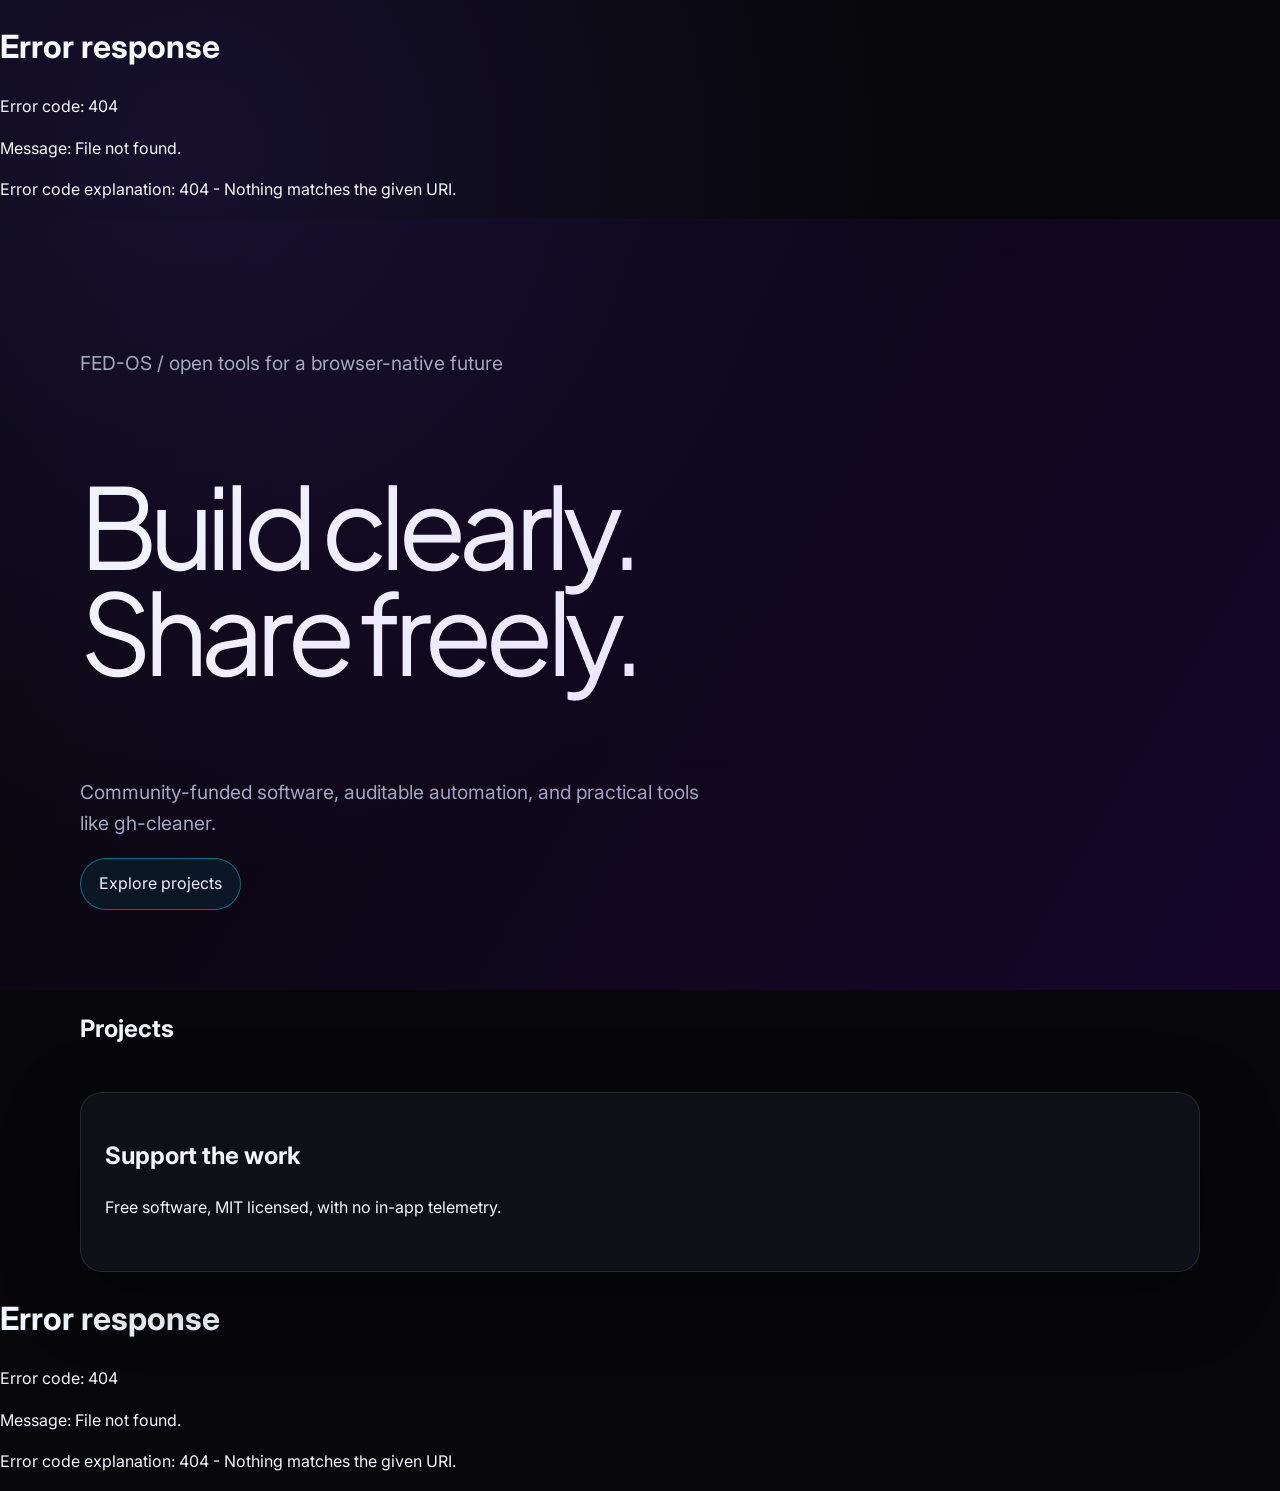
==== index.html @ 22cabc5a "Add files via upload" ====
<!doctype html><html lang="en" data-theme="dark"><head><meta charset="utf-8"><meta name="viewport" content="width=device-width,initial-scale=1"><meta name="theme-color" content="#07070a"><meta name="description" content="FED-OS open software ecosystem"><title>FED-OS · Open Software</title><link rel="stylesheet" href="/styles.css"><link rel="stylesheet" href="/assets/css/main.css"><link rel="preconnect" href="https://fonts.googleapis.com"><link href="https://fonts.googleapis.com/css2?family=Inter:wght@400;600&family=Plus+Jakarta+Sans:wght@700;800&display=swap" rel="stylesheet"><script defer src="/effects.js"></script></head><body><div class="scroll-progress"></div><div id="header"></div><main><section class="hero"><div class="hero-bg"></div><div class="container"><p>FED-OS / open tools for a browser-native future</p><h1>Build clearly. Share freely.</h1><p>Community-funded software, auditable automation, and practical tools like gh-cleaner.</p><a class="btn" href="#projects">Explore projects</a></div></section><section id="projects" class="container"><h2>Projects</h2><div class="bento" data-projects></div></section><section id="support" class="container card glass" style="margin-top:24px"><h2>Support the work</h2><p>Free software, MIT licensed, with no in-app telemetry.</p></section></main><div id="footer"></div><script>fetch('/components/header.html').then(r=>r.text()).then(t=>header.innerHTML=t);fetch('/components/footer.html').then(r=>r.text()).then(t=>footer.innerHTML=t);</script><script src="/assets/js/app.js"></script></body></html>
---- styles.css ----
:root { --bg:#07070a; --surface:rgba(18,18,28,.78); --cyan:#00f0ff; --violet:#7000ff; --pink:#ff69b4; --gold:#ffd166; --text:#f5f7ff; --muted:#a7adbf; --radius:22px; --shadow:0 20px 80px rgba(0,0,0,.32); --ease:cubic-bezier(.2,.8,.2,1); }
[data-theme="light"] { --bg:#f6f8ff; --surface:rgba(255,255,255,.82); --text:#111322; --muted:#50576b; }
* { box-sizing:border-box; } html { scroll-behavior:smooth; } body { margin:0; background:radial-gradient(circle at 15% 10%,#16102d,var(--bg) 42%); color:var(--text); font:16px/1.6 Inter,system-ui,sans-serif; } a { color:var(--cyan); } .container { width:min(1120px,calc(100% - 40px)); margin:auto; } .site-header,.site-footer { padding:24px 0; } nav { display:flex; justify-content:space-between; gap:20px; align-items:center; } nav a { margin-left:16px; text-decoration:none; } .hero { position:relative; padding:110px 0 80px; overflow:hidden; } .hero-bg { position:absolute; inset:0; background:linear-gradient(120deg,transparent,#7000ff22,#00f0ff22,transparent); background-size:300% 300%; animation:gradientDrift 14s var(--ease) infinite; pointer-events:none; } .hero h1 { max-width:780px; font:clamp(3rem,9vw,7rem)/.95 "Plus Jakarta Sans",sans-serif; letter-spacing:-.07em; } .hero p { max-width:650px; color:var(--muted); font-size:1.2rem; } .glass { border:1px solid #ffffff1a; background:var(--surface); backdrop-filter:blur(16px); border-radius:var(--radius); box-shadow:var(--shadow); } .bento { display:grid; grid-template-columns:repeat(3,1fr); gap:18px; } .card { padding:24px; min-height:180px; } .btn { display:inline-block; padding:12px 18px; border:1px solid #00f0ff66; border-radius:999px; background:#00f0ff12; color:var(--text); text-decoration:none; transition:transform .25s var(--ease),box-shadow .25s; } .btn:hover { transform:translateY(-3px); box-shadow:0 0 30px #00f0ff55; } [data-reveal] { opacity:0; transform:translateY(18px); transition:opacity .7s,transform .7s var(--ease); } [data-reveal].is-visible { opacity:1; transform:none; } .scroll-progress { position:fixed; inset:0 0 auto; height:3px; background:var(--cyan); transform-origin:left; transform:scaleX(0); z-index:9; } footer { color:var(--muted); } @keyframes gradientDrift { 0%,100%{background-position:0 50%} 50%{background-position:100% 50%} } @media(max-width:760px){ .bento{grid-template-columns:1fr;} nav{align-items:flex-start; flex-direction:column;} .hero{padding-top:70px;} } @media(prefers-reduced-motion:reduce){*,*::before,*::after{animation-duration:.001ms!important;scroll-behavior:auto!important;transition-duration:.001ms!important;} [data-reveal]{opacity:1;transform:none;} }
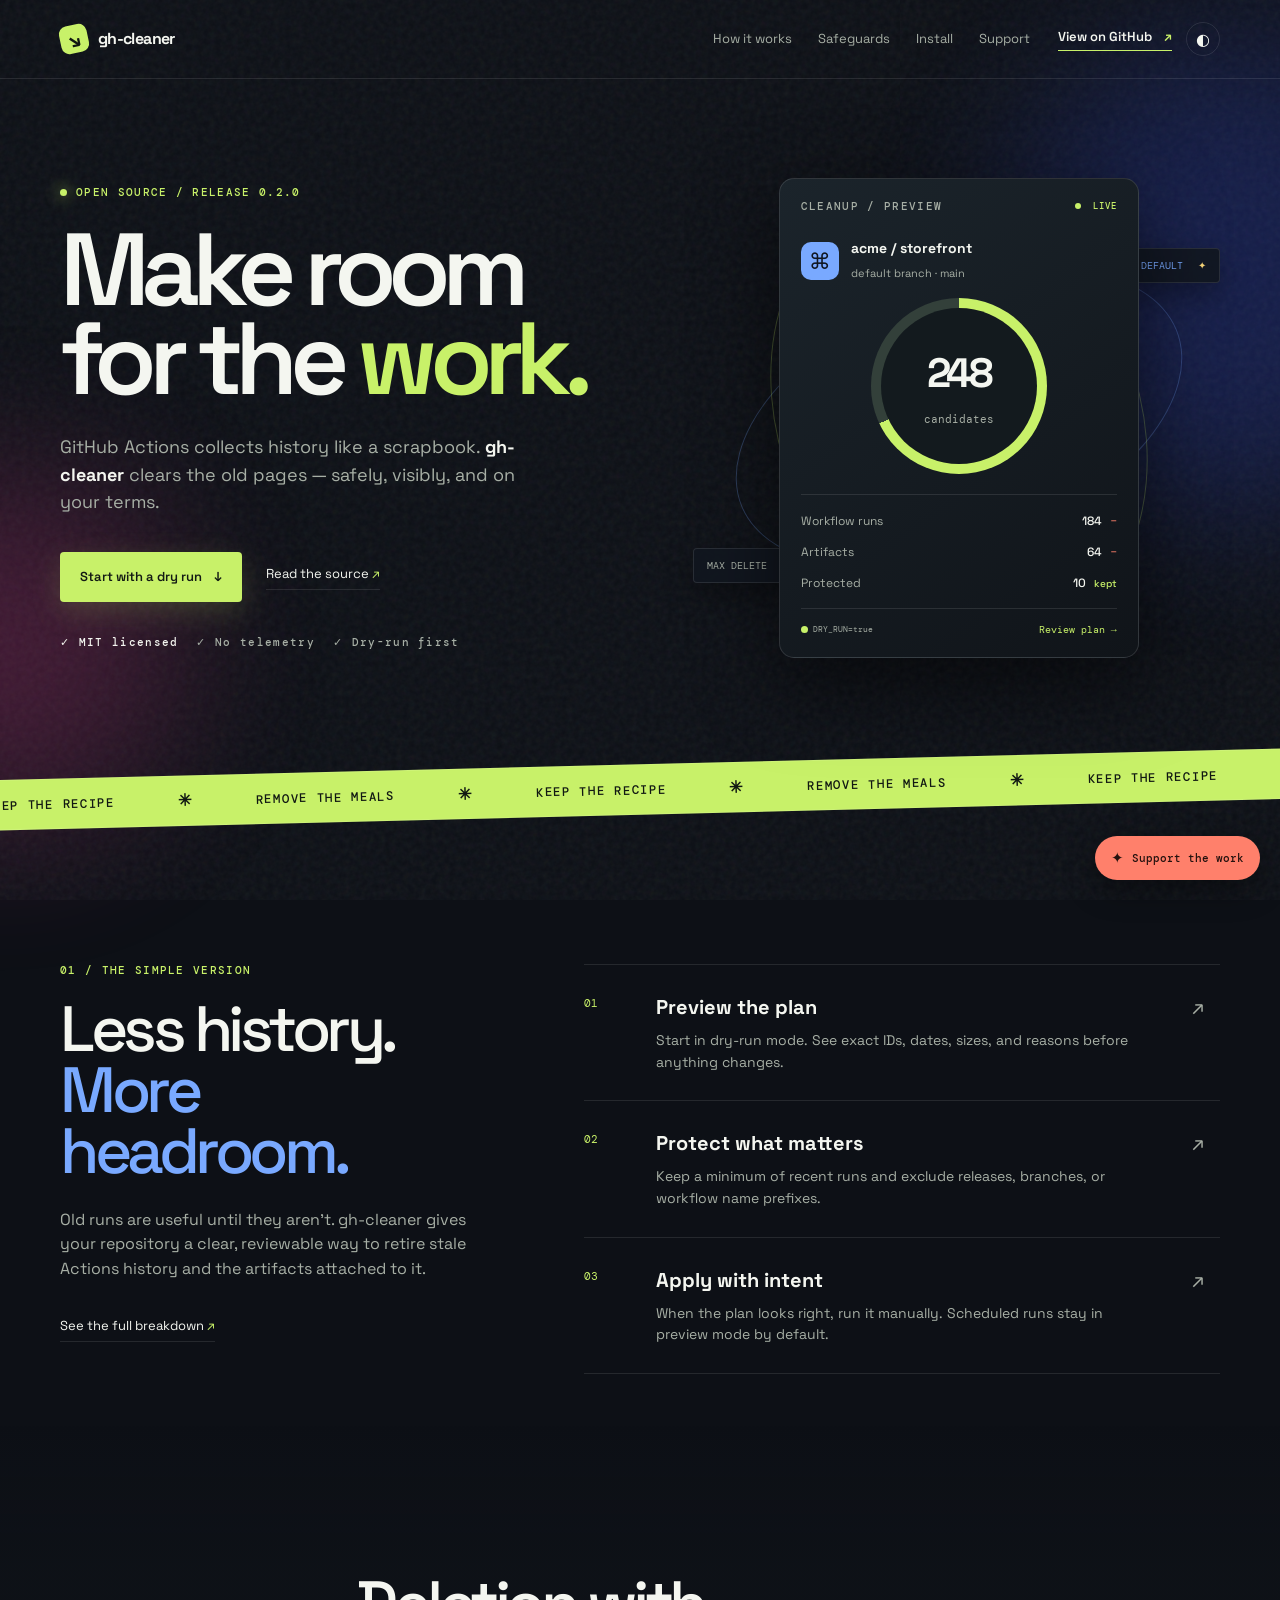
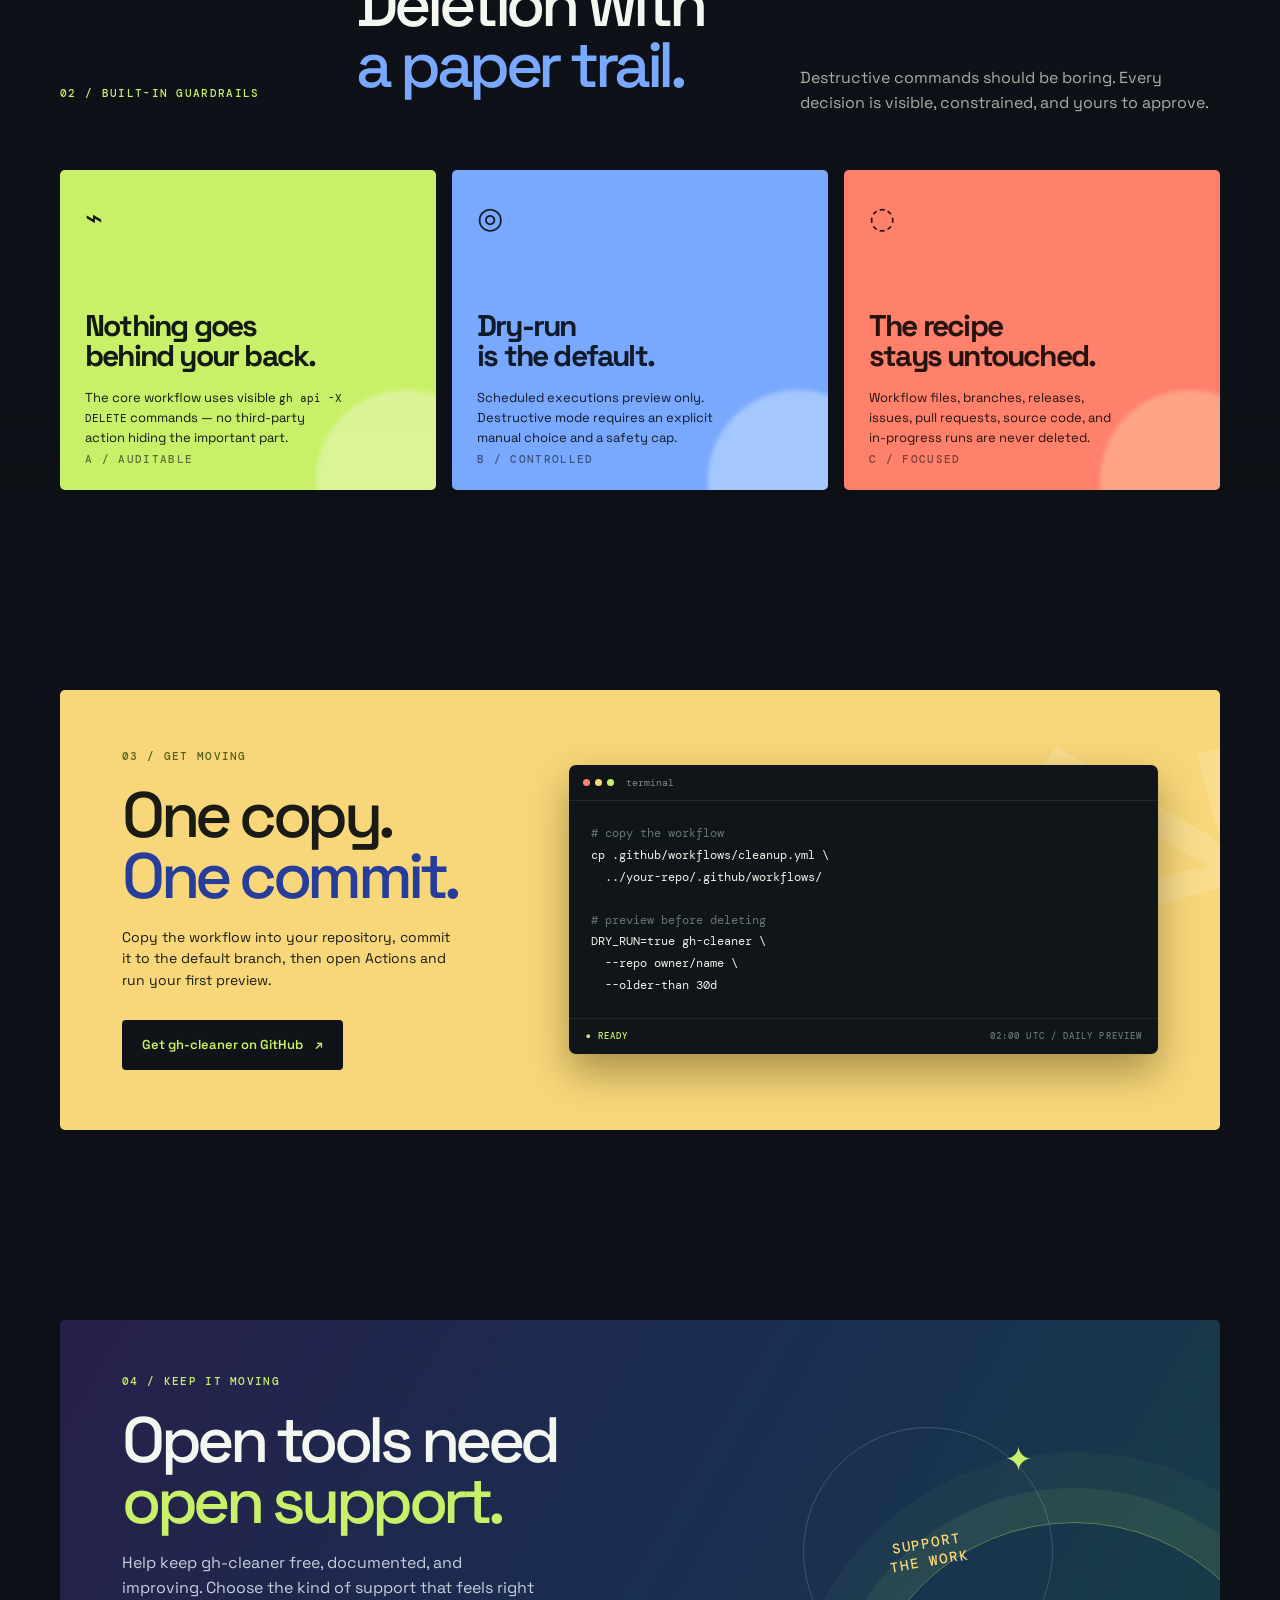
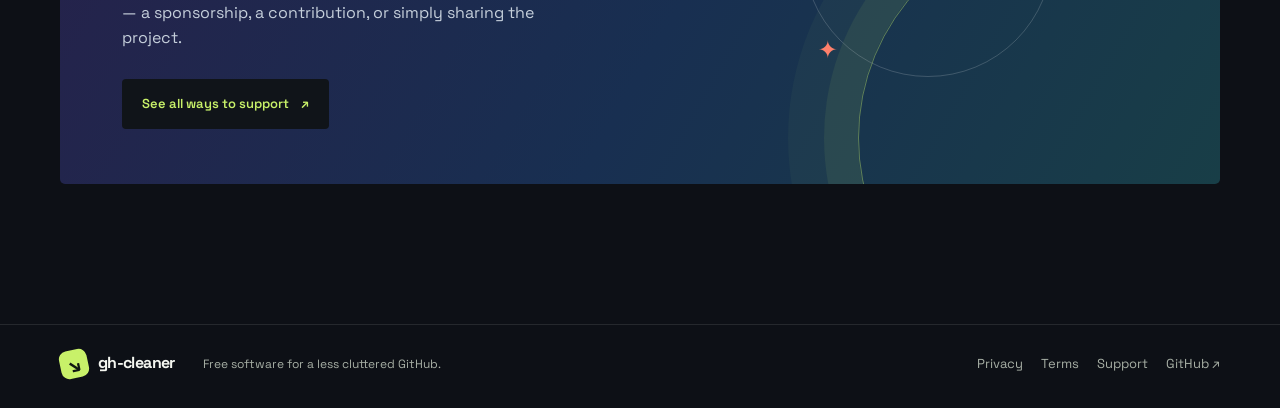
==== commit bc3bf88c: "Add files via upload" ====
--- a/index.html
+++ b/index.html
@@ -1 +1,78 @@
-<!doctype html><html lang="en" data-theme="dark"><head><meta charset="utf-8"><meta name="viewport" content="width=device-width,initial-scale=1"><meta name="theme-color" content="#07070a"><meta name="description" content="FED-OS open software ecosystem"><title>FED-OS · Open Software</title><link rel="stylesheet" href="/styles.css"><link rel="stylesheet" href="/assets/css/main.css"><link rel="preconnect" href="https://fonts.googleapis.com"><link href="https://fonts.googleapis.com/css2?family=Inter:wght@400;600&family=Plus+Jakarta+Sans:wght@700;800&display=swap" rel="stylesheet"><script defer src="/effects.js"></script></head><body><div class="scroll-progress"></div><div id="header"></div><main><section class="hero"><div class="hero-bg"></div><div class="container"><p>FED-OS / open tools for a browser-native future</p><h1>Build clearly. Share freely.</h1><p>Community-funded software, auditable automation, and practical tools like gh-cleaner.</p><a class="btn" href="#projects">Explore projects</a></div></section><section id="projects" class="container"><h2>Projects</h2><div class="bento" data-projects></div></section><section id="support" class="container card glass" style="margin-top:24px"><h2>Support the work</h2><p>Free software, MIT licensed, with no in-app telemetry.</p></section></main><div id="footer"></div><script>fetch('/components/header.html').then(r=>r.text()).then(t=>header.innerHTML=t);fetch('/components/footer.html').then(r=>r.text()).then(t=>footer.innerHTML=t);</script><script src="/assets/js/app.js"></script></body></html>+<!doctype html>
+<html lang="en" data-theme="dark">
+<head>
+  <meta charset="utf-8">
+  <meta name="viewport" content="width=device-width, initial-scale=1">
+  <meta name="theme-color" content="#0d1016">
+  <meta name="description" content="gh-cleaner safely removes stale GitHub Actions runs and artifacts without touching your workflow files.">
+  <title>gh-cleaner · Make room for the work</title>
+  <link rel="stylesheet" href="/styles.css">
+  <link rel="preconnect" href="https://fonts.googleapis.com">
+  <link href="https://fonts.googleapis.com/css2?family=DM+Mono:wght@400;500&family=Space+Grotesk:wght@400;500;600;700&display=swap" rel="stylesheet">
+  <script defer src="/effects.js"></script>
+</head>
+<body>
+  <div class="scroll-progress" aria-hidden="true"></div>
+  <div class="ambient ambient-one" aria-hidden="true"></div>
+  <div class="ambient ambient-two" aria-hidden="true"></div>
+
+  <header class="site-header">
+    <div class="container nav-shell">
+      <a class="brand" href="/" aria-label="gh-cleaner home"><span class="brand-mark">↘</span><span>gh-cleaner</span></a>
+      <nav aria-label="Primary navigation">
+        <a href="#how-it-works">How it works</a>
+        <a href="#safeguards">Safeguards</a>
+        <a href="#install">Install</a>
+        <a href="#support">Support</a>
+      </nav>
+      <div class="nav-actions"><a class="nav-github" href="https://github.com/FED-OS/gh-cleaner">View on GitHub <span>↗</span></a><button class="theme-toggle" data-theme-toggle type="button" aria-label="Toggle color theme">◐</button></div>
+    </div>
+  </header>
+
+  <main>
+    <section class="hero container">
+      <div class="hero-copy" data-reveal>
+        <div class="eyebrow"><span class="status-dot"></span> OPEN SOURCE / RELEASE 0.2.0</div>
+        <h1>Make room<br>for the <em>work.</em></h1>
+        <p class="hero-lede">GitHub Actions collects history like a scrapbook. <strong>gh-cleaner</strong> clears the old pages — safely, visibly, and on your terms.</p>
+        <div class="hero-actions"><a class="button button-primary" href="#install">Start with a dry run <span>↓</span></a><a class="text-link" href="https://github.com/FED-OS/gh-cleaner">Read the source <span>↗</span></a></div>
+        <div class="trust-row"><span>✓ MIT licensed</span><span>✓ No telemetry</span><span>✓ Dry-run first</span></div>
+      </div>
+      <div class="hero-visual" data-reveal>
+        <div class="visual-orbit orbit-a"></div><div class="visual-orbit orbit-b"></div>
+        <div class="cleanup-card">
+          <div class="card-top"><span class="mini-label">CLEANUP / PREVIEW</span><span class="live-pill"><i></i> LIVE</span></div>
+          <div class="repo-name"><span class="repo-icon">⌘</span><div><strong>acme / storefront</strong><small>default branch · main</small></div></div>
+          <div class="scan-ring"><div class="ring-core"><strong>248</strong><span>candidates</span></div></div>
+          <div class="metric-list"><div><span>Workflow runs</span><strong>184 <b>−</b></strong></div><div><span>Artifacts</span><strong>64 <b>−</b></strong></div><div><span>Protected</span><strong>10 <i>kept</i></strong></div></div>
+          <div class="preview-bar"><span></span><small>DRY_RUN=true</small><strong>Review plan →</strong></div>
+        </div>
+        <div class="float-tag tag-top">SAFE BY DEFAULT <span>✦</span></div><div class="float-tag tag-bottom">MAX DELETE <strong>200</strong></div>
+      </div>
+    </section>
+
+    <section class="signal-strip" aria-label="Product highlights"><div class="signal-track"><span>KEEP THE RECIPE</span><b>✳</b><span>REMOVE THE MEALS</span><b>✳</b><span>KEEP THE RECIPE</span><b>✳</b><span>REMOVE THE MEALS</span><b>✳</b><span>KEEP THE RECIPE</span><b>✳</b></div></section>
+
+    <section id="how-it-works" class="section container split-section">
+      <div class="section-intro" data-reveal><p class="kicker">01 / THE SIMPLE VERSION</p><h2>Less history.<br><span>More headroom.</span></h2><p>Old runs are useful until they aren’t. gh-cleaner gives your repository a clear, reviewable way to retire stale Actions history and the artifacts attached to it.</p><a class="text-link" href="/docs/how-it-works.md">See the full breakdown <span>↗</span></a></div>
+      <div class="steps" data-reveal><article class="step"><span class="step-number">01</span><div><h3>Preview the plan</h3><p>Start in dry-run mode. See exact IDs, dates, sizes, and reasons before anything changes.</p></div><span class="step-arrow">↗</span></article><article class="step"><span class="step-number">02</span><div><h3>Protect what matters</h3><p>Keep a minimum of recent runs and exclude releases, branches, or workflow name prefixes.</p></div><span class="step-arrow">↗</span></article><article class="step"><span class="step-number">03</span><div><h3>Apply with intent</h3><p>When the plan looks right, run it manually. Scheduled runs stay in preview mode by default.</p></div><span class="step-arrow">↗</span></article></div>
+    </section>
+
+    <section id="safeguards" class="section safeguards-section"><div class="container"><div class="section-heading" data-reveal><p class="kicker">02 / BUILT-IN GUARDRAILS</p><h2>Deletion with<br><span>a paper trail.</span></h2><p>Destructive commands should be boring. Every decision is visible, constrained, and yours to approve.</p></div><div class="feature-grid"><article class="feature feature-lime" data-reveal><span class="feature-icon">⌁</span><h3>Nothing goes<br>behind your back.</h3><p>The core workflow uses visible <code>gh api -X DELETE</code> commands — no third-party action hiding the important part.</p><span class="feature-index">A / AUDITABLE</span></article><article class="feature feature-blue" data-reveal><span class="feature-icon">◎</span><h3>Dry-run<br>is the default.</h3><p>Scheduled executions preview only. Destructive mode requires an explicit manual choice and a safety cap.</p><span class="feature-index">B / CONTROLLED</span></article><article class="feature feature-coral" data-reveal><span class="feature-icon">◌</span><h3>The recipe<br>stays untouched.</h3><p>Workflow files, branches, releases, issues, pull requests, source code, and in-progress runs are never deleted.</p><span class="feature-index">C / FOCUSED</span></article></div></div></section>
+
+    <section id="install" class="section install-section container"><div class="install-panel" data-reveal><div><p class="kicker">03 / GET MOVING</p><h2>One copy.<br><em>One commit.</em></h2><p>Copy the workflow into your repository, commit it to the default branch, then open Actions and run your first preview.</p><a class="button button-dark" href="https://github.com/FED-OS/gh-cleaner">Get gh-cleaner on GitHub <span>↗</span></a></div><div class="terminal"><div class="terminal-bar"><span></span><span></span><span></span><small>terminal</small></div><pre><code><i># copy the workflow</i>
+cp .github/workflows/cleanup.yml \
+  ../your-repo/.github/workflows/
+
+<i># preview before deleting</i>
+DRY_RUN=true gh-cleaner \
+  --repo owner/name \
+  --older-than 30d</code></pre><div class="terminal-foot"><span>● READY</span><span>02:00 UTC / DAILY PREVIEW</span></div></div></div></section>
+    <section id="support" class="section support-section container"><div class="support-panel" data-reveal><div class="support-copy"><p class="kicker">04 / KEEP IT MOVING</p><h2>Open tools need<br><em>open support.</em></h2><p>Help keep gh-cleaner free, documented, and improving. Choose the kind of support that feels right — a sponsorship, a contribution, or simply sharing the project.</p><a class="button button-dark" href="/support.html">See all ways to support <span>↗</span></a></div><div class="support-orbit"><span class="support-star">✦</span><span class="support-word">SUPPORT<br>THE WORK</span><span class="support-star support-star-two">✦</span></div></div></section>
+  </main>
+
+  <a class="support-tab" href="/support.html"><span>✦</span> Support the work</a>
+  <footer class="site-footer"><div class="container footer-inner"><div class="brand"><span class="brand-mark">↘</span><span>gh-cleaner</span></div><p>Free software for a less cluttered GitHub.</p><div class="footer-links"><a href="/privacy.html">Privacy</a><a href="/terms.html">Terms</a><a href="/support.html">Support</a><a href="https://github.com/FED-OS/gh-cleaner">GitHub ↗</a></div></div></footer>
+  <script src="/assets/js/app.js"></script>
+</body>
+</html>
--- a/styles.css
+++ b/styles.css
@@ -1,3 +1,9 @@
-:root { --bg:#07070a; --surface:rgba(18,18,28,.78); --cyan:#00f0ff; --violet:#7000ff; --pink:#ff69b4; --gold:#ffd166; --text:#f5f7ff; --muted:#a7adbf; --radius:22px; --shadow:0 20px 80px rgba(0,0,0,.32); --ease:cubic-bezier(.2,.8,.2,1); }
-[data-theme="light"] { --bg:#f6f8ff; --surface:rgba(255,255,255,.82); --text:#111322; --muted:#50576b; }
-* { box-sizing:border-box; } html { scroll-behavior:smooth; } body { margin:0; background:radial-gradient(circle at 15% 10%,#16102d,var(--bg) 42%); color:var(--text); font:16px/1.6 Inter,system-ui,sans-serif; } a { color:var(--cyan); } .container { width:min(1120px,calc(100% - 40px)); margin:auto; } .site-header,.site-footer { padding:24px 0; } nav { display:flex; justify-content:space-between; gap:20px; align-items:center; } nav a { margin-left:16px; text-decoration:none; } .hero { position:relative; padding:110px 0 80px; overflow:hidden; } .hero-bg { position:absolute; inset:0; background:linear-gradient(120deg,transparent,#7000ff22,#00f0ff22,transparent); background-size:300% 300%; animation:gradientDrift 14s var(--ease) infinite; pointer-events:none; } .hero h1 { max-width:780px; font:clamp(3rem,9vw,7rem)/.95 "Plus Jakarta Sans",sans-serif; letter-spacing:-.07em; } .hero p { max-width:650px; color:var(--muted); font-size:1.2rem; } .glass { border:1px solid #ffffff1a; background:var(--surface); backdrop-filter:blur(16px); border-radius:var(--radius); box-shadow:var(--shadow); } .bento { display:grid; grid-template-columns:repeat(3,1fr); gap:18px; } .card { padding:24px; min-height:180px; } .btn { display:inline-block; padding:12px 18px; border:1px solid #00f0ff66; border-radius:999px; background:#00f0ff12; color:var(--text); text-decoration:none; transition:transform .25s var(--ease),box-shadow .25s; } .btn:hover { transform:translateY(-3px); box-shadow:0 0 30px #00f0ff55; } [data-reveal] { opacity:0; transform:translateY(18px); transition:opacity .7s,transform .7s var(--ease); } [data-reveal].is-visible { opacity:1; transform:none; } .scroll-progress { position:fixed; inset:0 0 auto; height:3px; background:var(--cyan); transform-origin:left; transform:scaleX(0); z-index:9; } footer { color:var(--muted); } @keyframes gradientDrift { 0%,100%{background-position:0 50%} 50%{background-position:100% 50%} } @media(max-width:760px){ .bento{grid-template-columns:1fr;} nav{align-items:flex-start; flex-direction:column;} .hero{padding-top:70px;} } @media(prefers-reduced-motion:reduce){*,*::before,*::after{animation-duration:.001ms!important;scroll-behavior:auto!important;transition-duration:.001ms!important;} [data-reveal]{opacity:1;transform:none;} }
+:root{--ink:#f4f6f0;--muted:#a7afa5;--deep:#0d1016;--panel:#151a20;--panel-2:#1b2229;--line:#ffffff1a;--lime:#c8f169;--blue:#79a9ff;--coral:#ff806b;--yellow:#f8d77a;--mono:'DM Mono',monospace;--sans:'Space Grotesk',system-ui,sans-serif;--ease:cubic-bezier(.2,.8,.2,1)}
+[data-theme=light]{--ink:#101714;--muted:#58655d;--deep:#f2f4ed;--panel:#ffffffcc;--panel-2:#e7ece3;--line:#1017141f}
+*{box-sizing:border-box}html{scroll-behavior:smooth}body{margin:0;background:var(--deep);color:var(--ink);font:16px/1.55 var(--sans);overflow-x:hidden}body:before{content:'';position:fixed;inset:0;pointer-events:none;opacity:.12;z-index:-1;background-image:url("data:image/svg+xml,%3Csvg viewBox='0 0 180 180' xmlns='http://www.w3.org/2000/svg'%3E%3Cfilter id='n'%3E%3CfeTurbulence type='fractalNoise' baseFrequency='.85' numOctaves='3' stitchTiles='stitch'/%3E%3C/filter%3E%3Crect width='100%25' height='100%25' filter='url(%23n)' opacity='.5'/%3E%3C/svg%3E")}a{color:inherit}.container{width:min(1160px,calc(100% - 56px));margin:auto}.scroll-progress{position:fixed;inset:0 0 auto;height:4px;background:var(--lime);transform:scaleX(0);transform-origin:left;z-index:20}.ambient{position:fixed;z-index:-1;border-radius:50%;filter:blur(80px);opacity:.24;pointer-events:none}.ambient-one{width:480px;height:480px;background:#354ee8;top:4%;right:-200px;animation:float 15s ease-in-out infinite}.ambient-two{width:360px;height:360px;background:#e43c91;bottom:8%;left:-180px;animation:float 19s ease-in-out infinite reverse}.site-header{padding:22px 0;border-bottom:1px solid var(--line);position:relative;z-index:3}.nav-shell{display:flex;align-items:center;justify-content:space-between;gap:28px}.brand{align-items:center;display:inline-flex;gap:10px;font-weight:700;letter-spacing:-.04em;text-decoration:none}.brand-mark{display:grid;place-items:center;width:28px;height:28px;border-radius:8px;background:var(--lime);color:#101711;font-size:20px;font-weight:700;transform:rotate(-12deg);transition:transform .3s var(--ease)}.brand:hover .brand-mark{transform:rotate(12deg) scale(1.1)}nav{display:flex;gap:26px;margin-left:auto}nav a,.footer-links a{font-size:13px;color:var(--muted);text-decoration:none;transition:color .2s}nav a:hover,.footer-links a:hover{color:var(--ink)}.nav-actions{display:flex;align-items:center;gap:14px}.nav-github,.button{display:inline-flex;align-items:center;gap:12px;text-decoration:none;font-size:13px;font-weight:600}.nav-github{border-bottom:1px solid var(--lime);padding-bottom:3px}.nav-github span,.text-link span{color:var(--lime)}.theme-toggle{border:1px solid var(--line);background:transparent;color:var(--ink);width:34px;height:34px;border-radius:50%;cursor:pointer;font-size:16px}.hero{min-height:650px;display:grid;grid-template-columns:1fr .92fr;gap:70px;align-items:center;padding-top:84px;padding-bottom:92px}.eyebrow,.kicker,.mini-label,.feature-index,.live-pill,.trust-row,.terminal-foot{font:500 11px/1.2 var(--mono);letter-spacing:.12em}.eyebrow{color:var(--lime);display:flex;align-items:center;gap:9px}.status-dot{width:7px;height:7px;background:var(--lime);border-radius:50%;box-shadow:0 0 15px var(--lime);animation:blink 1.5s infinite}.hero h1{font-size:clamp(62px,8vw,112px);line-height:.87;letter-spacing:-.085em;margin:25px 0 30px;font-weight:600}.hero h1 em{font-style:normal;color:var(--lime)}.hero-lede{color:var(--muted);font-size:18px;max-width:490px}.hero-lede strong{color:var(--ink)}.hero-actions{display:flex;align-items:center;gap:24px;margin-top:36px}.button{padding:15px 20px;border-radius:4px;transition:transform .25s var(--ease),box-shadow .25s}.button:hover{transform:translateY(-3px)}.button-primary{background:var(--lime);color:#131a14;box-shadow:0 9px 30px #c8f1692b}.button-primary:hover{box-shadow:0 12px 38px #c8f16955}.button-dark{background:#101419;color:var(--lime)}.text-link{font-size:13px;text-decoration:none;border-bottom:1px solid var(--line);padding-bottom:5px}.trust-row{display:flex;gap:18px;color:var(--muted);margin-top:34px}.trust-row span:first-child{color:var(--ink)}.hero-visual{height:510px;position:relative;display:grid;place-items:center}.visual-orbit{position:absolute;border:1px solid #79a9ff46;border-radius:50%;transform:rotate(-22deg)}.orbit-a{width:470px;height:260px;animation:spin 18s linear infinite}.orbit-b{width:360px;height:470px;animation:spin 24s linear infinite reverse;border-color:#c8f16945}.cleanup-card{width:min(360px,100%);background:linear-gradient(145deg,#1b242b,#101419);border:1px solid #ffffff20;border-radius:15px;padding:21px;box-shadow:0 25px 80px #0008;position:relative;z-index:1;animation:cardFloat 6s ease-in-out infinite}.card-top,.repo-name,.metric-list div,.preview-bar{display:flex;align-items:center;justify-content:space-between}.mini-label{color:var(--muted)}.live-pill{color:var(--lime);font-size:9px}.live-pill i{display:inline-block;width:6px;height:6px;border-radius:50%;background:var(--lime);margin-right:5px}.repo-name{justify-content:flex-start;gap:12px;margin:25px 0 14px}.repo-icon{display:grid;place-items:center;width:38px;height:38px;background:var(--blue);color:#101722;border-radius:10px;font-size:22px}.repo-name strong{display:block;font-size:14px}.repo-name small{color:var(--muted);font-size:11px}.scan-ring{height:176px;width:176px;margin:10px auto 20px;border-radius:50%;display:grid;place-items:center;background:conic-gradient(var(--lime) 0 68%,#33403a 68% 100%);position:relative}.scan-ring:after{content:'';position:absolute;inset:10px;background:#131a1e;border-radius:50%}.ring-core{position:relative;z-index:1;text-align:center}.ring-core strong{display:block;font-size:41px;letter-spacing:-.08em}.ring-core span{font:11px var(--mono);color:var(--muted)}.metric-list{border-top:1px solid var(--line);padding-top:11px}.metric-list div{font-size:12px;padding:6px 0;color:var(--muted)}.metric-list strong{color:var(--ink);font-weight:500}.metric-list b{color:var(--coral);font-weight:400;margin-left:5px}.metric-list i{font-style:normal;color:var(--lime);font-size:10px;margin-left:5px}.preview-bar{border-top:1px solid var(--line);margin-top:10px;padding-top:14px;font:10px var(--mono);color:var(--muted)}.preview-bar span{width:7px;height:7px;background:var(--lime);border-radius:50%;margin-right:5px}.preview-bar small{margin-right:auto}.preview-bar strong{color:var(--lime);font-weight:400}.float-tag{position:absolute;background:#121820e8;border:1px solid var(--line);border-radius:4px;padding:10px 13px;font:10px var(--mono);box-shadow:0 12px 30px #0005}.tag-top{top:85px;right:0;color:var(--blue);animation:float 5s ease-in-out infinite}.tag-top span{color:var(--yellow);margin-left:9px}.tag-bottom{bottom:90px;left:-5px;color:var(--muted);animation:float 6s ease-in-out infinite reverse}.tag-bottom strong{color:var(--ink);margin-left:8px}.signal-strip{border-top:1px solid var(--line);border-bottom:1px solid var(--line);overflow:hidden;background:var(--lime);color:#111812;transform:rotate(-1.4deg) scale(1.03);margin:0 -10px}.signal-track{display:flex;align-items:center;justify-content:space-around;gap:35px;white-space:nowrap;padding:13px 0;font:500 12px var(--mono);letter-spacing:.12em;animation:marquee 20s linear infinite}.signal-track b{font-size:16px}.section{padding-top:150px;padding-bottom:50px}.split-section{display:grid;grid-template-columns:.8fr 1.2fr;gap:100px}.kicker{color:var(--lime);margin:0 0 22px}.section h2{font-size:clamp(44px,5vw,70px);line-height:.95;letter-spacing:-.07em;margin:0 0 26px;font-weight:500}.section h2 span{color:var(--blue)}.section-intro>p:not(.kicker),.section-heading>p:not(.kicker){color:var(--muted);max-width:420px}.section-intro .text-link{display:inline-block;margin-top:18px}.steps{border-top:1px solid var(--line)}.step{display:grid;grid-template-columns:52px 1fr 28px;gap:20px;border-bottom:1px solid var(--line);padding:27px 0;transition:padding .3s var(--ease),background .3s}.step:hover{padding-left:15px;background:linear-gradient(90deg,#c8f16910,transparent)}.step-number{font:11px var(--mono);color:var(--lime);padding-top:4px}.step h3{font-size:20px;margin:0 0 7px}.step p{color:var(--muted);font-size:14px;margin:0;max-width:490px}.step-arrow{font-size:20px;color:var(--muted);transition:transform .3s,color .3s}.step:hover .step-arrow{transform:translate(4px,-4px);color:var(--lime)}.safeguards-section{background:linear-gradient(180deg,transparent,#151a201f 20%,#151a201f 80%,transparent)}.section-heading{display:flex;align-items:flex-end;justify-content:space-between;gap:40px;margin-bottom:48px}.section-heading>p:last-child{margin:0 0 6px}.feature-grid{display:grid;grid-template-columns:repeat(3,1fr);gap:16px}.feature{min-height:320px;padding:25px;position:relative;border-radius:5px;overflow:hidden;transition:transform .35s var(--ease)}.feature:hover{transform:translateY(-8px)}.feature:after{content:'';position:absolute;width:180px;height:180px;border-radius:50%;right:-60px;bottom:-80px;filter:blur(2px);opacity:.42}.feature-lime{background:var(--lime);color:#121a13}.feature-lime:after{background:#f4f7d5}.feature-blue{background:var(--blue);color:#111a28}.feature-blue:after{background:#e1f1ff}.feature-coral{background:var(--coral);color:#25130f}.feature-coral:after{background:#ffd3a9}.feature-icon{font-size:30px}.feature h3{font-size:30px;line-height:.98;letter-spacing:-.06em;margin:70px 0 18px}.feature p{font-size:13px;max-width:260px;margin:0}.feature code{font:11px var(--mono)}.feature-index{position:absolute;bottom:24px;left:25px;opacity:.6}.install-section{padding-bottom:140px}.install-panel{display:grid;grid-template-columns:.8fr 1.2fr;gap:55px;align-items:center;background:var(--yellow);color:#1a1b14;padding:60px 62px;border-radius:5px;overflow:hidden;position:relative}.install-panel:before{content:'↘';position:absolute;right:-35px;top:-90px;font-size:360px;line-height:1;color:#ffffff25;transform:rotate(-15deg)}.install-panel .kicker{color:#56601b}.install-panel h2{margin-bottom:20px}.install-panel h2 em{color:#273d9a;font-style:normal}.install-panel p:not(.kicker){max-width:330px;font-size:14px;margin-bottom:28px}.terminal{background:#101519;color:#eef1e7;border-radius:7px;box-shadow:0 18px 40px #4b3d1175;position:relative;z-index:1}.terminal-bar{height:36px;border-bottom:1px solid #ffffff16;display:flex;align-items:center;gap:5px;padding:0 14px}.terminal-bar>span{width:7px;height:7px;border-radius:50%;background:#ff806b}.terminal-bar>span:nth-child(2){background:#f8d77a}.terminal-bar>span:nth-child(3){background:#c8f169}.terminal-bar small{font:10px var(--mono);color:#7f8b83;margin-left:7px}.terminal pre{padding:22px;margin:0;overflow:auto;font:12px/1.8 var(--mono)}.terminal code{font:inherit}.terminal code i{color:#66766d;font-style:normal}.terminal-foot{display:flex;justify-content:space-between;border-top:1px solid #ffffff16;padding:12px 16px;color:#66766d;font-size:9px}.terminal-foot span:first-child{color:var(--lime)}.site-footer{border-top:1px solid var(--line);padding:25px 0 30px}.footer-inner{display:flex;align-items:center;gap:28px}.footer-inner p{color:var(--muted);font-size:12px;margin:0}.footer-links{display:flex;gap:18px;margin-left:auto}.is-visible{opacity:1!important;transform:none!important}[data-reveal]{opacity:0;transform:translateY(22px);transition:opacity .75s var(--ease),transform .75s var(--ease)}@keyframes blink{50%{opacity:.25}}@keyframes float{0%,100%{transform:translateY(0)}50%{transform:translateY(-15px)}}@keyframes cardFloat{0%,100%{transform:translateY(0) rotate(1deg)}50%{transform:translateY(-10px) rotate(-1deg)}}@keyframes spin{to{transform:rotate(338deg)}}@keyframes marquee{to{transform:translateX(-35%)}}@media(max-width:850px){.nav-shell{flex-wrap:wrap}.nav-shell nav{order:3;width:100%;justify-content:space-between}.hero{grid-template-columns:1fr;gap:30px;padding-top:65px}.hero-visual{height:450px}.split-section,.install-panel{grid-template-columns:1fr;gap:45px}.section-heading{display:block}.section-heading>p:last-child{margin-top:20px}.feature-grid{grid-template-columns:1fr}.feature{min-height:250px}.feature h3{margin-top:45px}.install-panel{padding:40px 28px}.footer-inner{flex-wrap:wrap}.footer-links{margin-left:0;width:100%}}@media(max-width:560px){.container{width:min(100% - 36px,1160px)}.site-header{padding:16px 0}.nav-actions .nav-github{display:none}.hero h1{font-size:62px}.hero-actions{align-items:flex-start;flex-direction:column;gap:18px}.trust-row{flex-wrap:wrap;line-height:1.5}.hero-visual{height:400px}.visual-orbit{transform:rotate(-22deg) scale(.75)}.float-tag{font-size:8px}.tag-top{right:-8px}.tag-bottom{left:-8px;bottom:50px}.section{padding-top:100px}.step{grid-template-columns:38px 1fr 20px;gap:10px}.step h3{font-size:18px}.install-section{padding-bottom:90px}.terminal pre{font-size:10px}.footer-inner{align-items:flex-start;flex-direction:column;gap:15px}}@media(prefers-reduced-motion:reduce){*,*::before,*::after{animation-duration:.001ms!important;animation-iteration-count:1!important;scroll-behavior:auto!important;transition-duration:.001ms!important}[data-reveal]{opacity:1;transform:none}}
+
+.page-state{min-height:82vh;display:flex;flex-direction:column;justify-content:center;align-items:flex-start;padding:80px 0}.page-state h1{font-size:clamp(58px,8vw,110px);line-height:.88;letter-spacing:-.08em;margin:25px 0;color:var(--ink)}.page-state h1 em{font-style:normal;color:var(--lime)}.page-state p{max-width:540px;color:var(--muted);font-size:18px;margin:0 0 30px}
+
+/* Support and secondary page themes */
+.support-tab{position:fixed;right:20px;bottom:20px;z-index:15;display:inline-flex;align-items:center;gap:8px;padding:12px 16px;border-radius:999px;background:var(--coral);color:#24110e;text-decoration:none;font:500 11px var(--mono);box-shadow:0 10px 30px #0006;animation:supportBob 4s ease-in-out infinite}.support-tab span{font-size:15px}.support-tab:hover{transform:translateY(-4px)}.support-tab-active{background:var(--lime)}.support-section{padding-top:50px;padding-bottom:140px}.support-panel{display:grid;grid-template-columns:1fr .8fr;align-items:center;min-height:400px;padding:55px 62px;border-radius:5px;background:linear-gradient(120deg,#27204a,#182f51 55%,#183e47);overflow:hidden;position:relative}.support-panel:before{content:'';position:absolute;inset:auto -70px -170px auto;width:430px;height:430px;border-radius:50%;border:1px solid #c8f16966;box-shadow:0 0 0 34px #c8f16912,0 0 0 70px #c8f16909;animation:spin 22s linear infinite}.support-copy{position:relative;z-index:1}.support-copy h2{margin-bottom:20px}.support-copy h2 em{font-style:normal;color:var(--lime)}.support-copy>p:not(.kicker){color:#c5cfdb;max-width:420px;margin-bottom:28px}.support-orbit{height:250px;width:250px;border:1px solid #ffffff2c;border-radius:50%;display:grid;place-items:center;position:relative;justify-self:center;animation:orbitPulse 5s ease-in-out infinite}.support-word{font:500 14px/1.3 var(--mono);letter-spacing:.14em;text-align:center;color:var(--yellow);transform:rotate(-10deg)}.support-star{position:absolute;top:6px;right:19px;font-size:34px;color:var(--lime);animation:spin 8s linear infinite}.support-star-two{top:auto;right:auto;bottom:8px;left:14px;color:var(--coral);font-size:24px}.support-hero{padding-top:90px;padding-bottom:70px;min-height:570px}.support-hero h1{font-size:clamp(67px,10vw,135px);line-height:.84;letter-spacing:-.09em;margin:26px 0 30px}.support-hero h1 em{color:#ff73bb;font-style:normal}.button-pink{background:#ff73bb;color:#241020;box-shadow:0 10px 35px #ff73bb40}.support-page-body{background:#141024}.support-page-body .site-header{border-color:#ffffff1c}.support-glow{position:fixed;border-radius:50%;filter:blur(90px);opacity:.3;z-index:-1;pointer-events:none}.glow-pink{width:500px;height:500px;top:-200px;right:-160px;background:#eb3d9d;animation:float 15s ease-in-out infinite}.glow-blue{width:400px;height:400px;bottom:-180px;left:-140px;background:#3d73ec;animation:float 18s ease-in-out infinite reverse}.support-grid{position:fixed;inset:0;z-index:-2;opacity:.14;background-image:linear-gradient(#b784db 1px,transparent 1px),linear-gradient(90deg,#b784db 1px,transparent 1px);background-size:70px 70px;mask-image:linear-gradient(to bottom,#000,transparent 75%)}.support-heading{margin-bottom:45px}.support-heading h2 span{color:#ff73bb}.support-options{display:grid;grid-template-columns:repeat(3,1fr);gap:16px}.support-option{min-height:480px;padding:26px;border-radius:6px;position:relative;overflow:hidden;transition:transform .35s var(--ease),box-shadow .35s}.support-option:hover{transform:translateY(-10px) rotate(-.5deg);box-shadow:0 25px 50px #0006}.support-option:after{content:'';position:absolute;width:220px;height:220px;border:1px solid #ffffff55;border-radius:50%;right:-100px;bottom:-100px;box-shadow:0 0 0 25px #ffffff13,0 0 0 50px #ffffff0a}.option-purple{background:#874fe8;color:#faf8ff}.option-yellow{background:var(--yellow);color:#211d0e}.option-blue{background:#4f91ef;color:#0f1929}.option-symbol{font-size:27px}.option-label{font:500 10px var(--mono);letter-spacing:.12em;margin:30px 0 16px;opacity:.7}.support-option h3{font-size:38px;line-height:.9;letter-spacing:-.07em;margin:0 0 20px}.support-option>p:not(.option-label){font-size:13px;max-width:270px}.option-link{position:absolute;bottom:26px;left:26px;font:500 12px var(--mono);text-decoration:none;border-bottom:1px solid currentColor;padding-bottom:4px}.payment-stack{display:flex;flex-direction:column;align-items:flex-start;gap:10px;margin-top:22px;position:relative;z-index:1}.payment-stack img{max-width:190px;height:auto}.payment-stack stripe-buy-button{max-width:100%}.image-link{display:inline-flex}.community-actions{display:flex;flex-direction:column;align-items:flex-start;gap:12px;margin-top:28px;position:relative;z-index:1}.sponsor-chip{display:inline-flex;padding:12px 14px;border:1px solid #ffffff69;border-radius:999px;text-decoration:none;font:500 11px var(--mono);background:#ffffff18}.subscribe-section{padding-top:110px;padding-bottom:140px}.subscribe-card{max-width:650px;margin:auto;background:#f6f1e8;color:#171915;padding:38px;border-radius:8px;box-shadow:0 24px 70px #0006;position:relative;overflow:hidden}.subscribe-card:after{content:'✦';position:absolute;right:24px;top:-32px;font-size:180px;color:#ff671922;line-height:1}.subscribe-card .pub-header{display:flex;align-items:center;gap:10px;margin-bottom:32px;position:relative;z-index:1}.pub-logo{width:38px;height:38px;border-radius:6px;background:#ff6719;color:#fff;display:grid;place-items:center;font-weight:700}.pub-name{font-weight:700}.pub-url,.fine{font-size:12px;color:#7a7a72}.subscribe-card .kicker{color:#ff6719}.subscribe-card h2{font-size:44px;line-height:.92;letter-spacing:-.07em;margin:0 0 15px;position:relative;z-index:1}.subscribe-card h2 em{font-style:normal;color:#ff6719}.subscribe-card .tagline{color:#686960;max-width:430px}.subscribe-row{display:flex;gap:9px;margin-top:24px;position:relative;z-index:1}.subscribe-row input{flex:1;min-width:0;padding:14px;border:1px solid #c9c6bd;border-radius:4px;background:#fff;font:14px var(--sans)}.subscribe-row button{padding:14px 20px;background:#ff6719;border:0;border-radius:4px;color:white;font:600 13px var(--sans);cursor:pointer}.subscribe-row button:disabled{opacity:.6}.msg{font-size:13px;margin:8px 0 0}.msg.error{color:#c0392b}.msg.success{color:#1a8917;font-weight:500}.fine{margin-top:16px}.fine a{color:inherit}.page-actions{display:flex;align-items:center;gap:22px}.page-404{background:#100c16}.page-404 .page-state h1 em{color:var(--coral)}.page-404 .button-primary{background:var(--coral)}.page-accessibility{background:#071323}.page-accessibility .page-state h1 em{color:var(--blue)}.page-accessibility .button-primary{background:var(--blue)}.accessibility-rings{position:fixed;width:650px;height:650px;border:1px solid #79a9ff30;border-radius:50%;right:-250px;top:12%;box-shadow:0 0 0 50px #79a9ff08,0 0 0 130px #79a9ff05;animation:spin 25s linear infinite;pointer-events:none}.page-privacy{background:#081510}.page-privacy .page-state h1 em{color:var(--lime)}.page-privacy .button-primary{background:var(--lime)}.privacy-pulse{position:fixed;width:480px;height:480px;border-radius:50%;background:#c8f16912;left:-180px;bottom:-160px;box-shadow:0 0 0 55px #c8f16908,0 0 0 110px #c8f16905;animation:orbitPulse 6s ease-in-out infinite;pointer-events:none}.page-terms{background:#17130a}.page-terms .page-state h1 em{color:var(--yellow)}.page-terms .button-primary{background:var(--yellow)}.terms-sparkles{position:fixed;right:8%;top:22%;color:var(--yellow);font-size:28px;letter-spacing:20px;animation:sparkle 4s ease-in-out infinite;pointer-events:none}.page-state .text-link{color:var(--muted)}.page-state .text-link span{color:var(--lime)}@keyframes supportBob{0%,100%{transform:translateY(0) rotate(0)}50%{transform:translateY(-5px) rotate(-1deg)}}@keyframes orbitPulse{0%,100%{transform:scale(1);opacity:.8}50%{transform:scale(1.08);opacity:1}}@keyframes sparkle{0%,100%{opacity:.4;transform:translateY(0) rotate(0)}50%{opacity:1;transform:translateY(-14px) rotate(10deg)}}
+@media(max-width:850px){.support-panel{grid-template-columns:1fr;gap:30px;padding:42px 30px}.support-orbit{justify-self:start;width:200px;height:200px}.support-options{grid-template-columns:1fr}.support-option{min-height:380px}.support-hero{padding-top:65px}.page-actions{align-items:flex-start;flex-direction:column;gap:17px}}@media(max-width:560px){.support-tab{right:12px;bottom:12px;font-size:9px;padding:10px 12px}.support-hero h1{font-size:68px}.subscribe-card{padding:26px 20px}.subscribe-row{flex-direction:column}.subscribe-row button{width:100%}.terms-sparkles{right:3%;font-size:16px;letter-spacing:5px}}
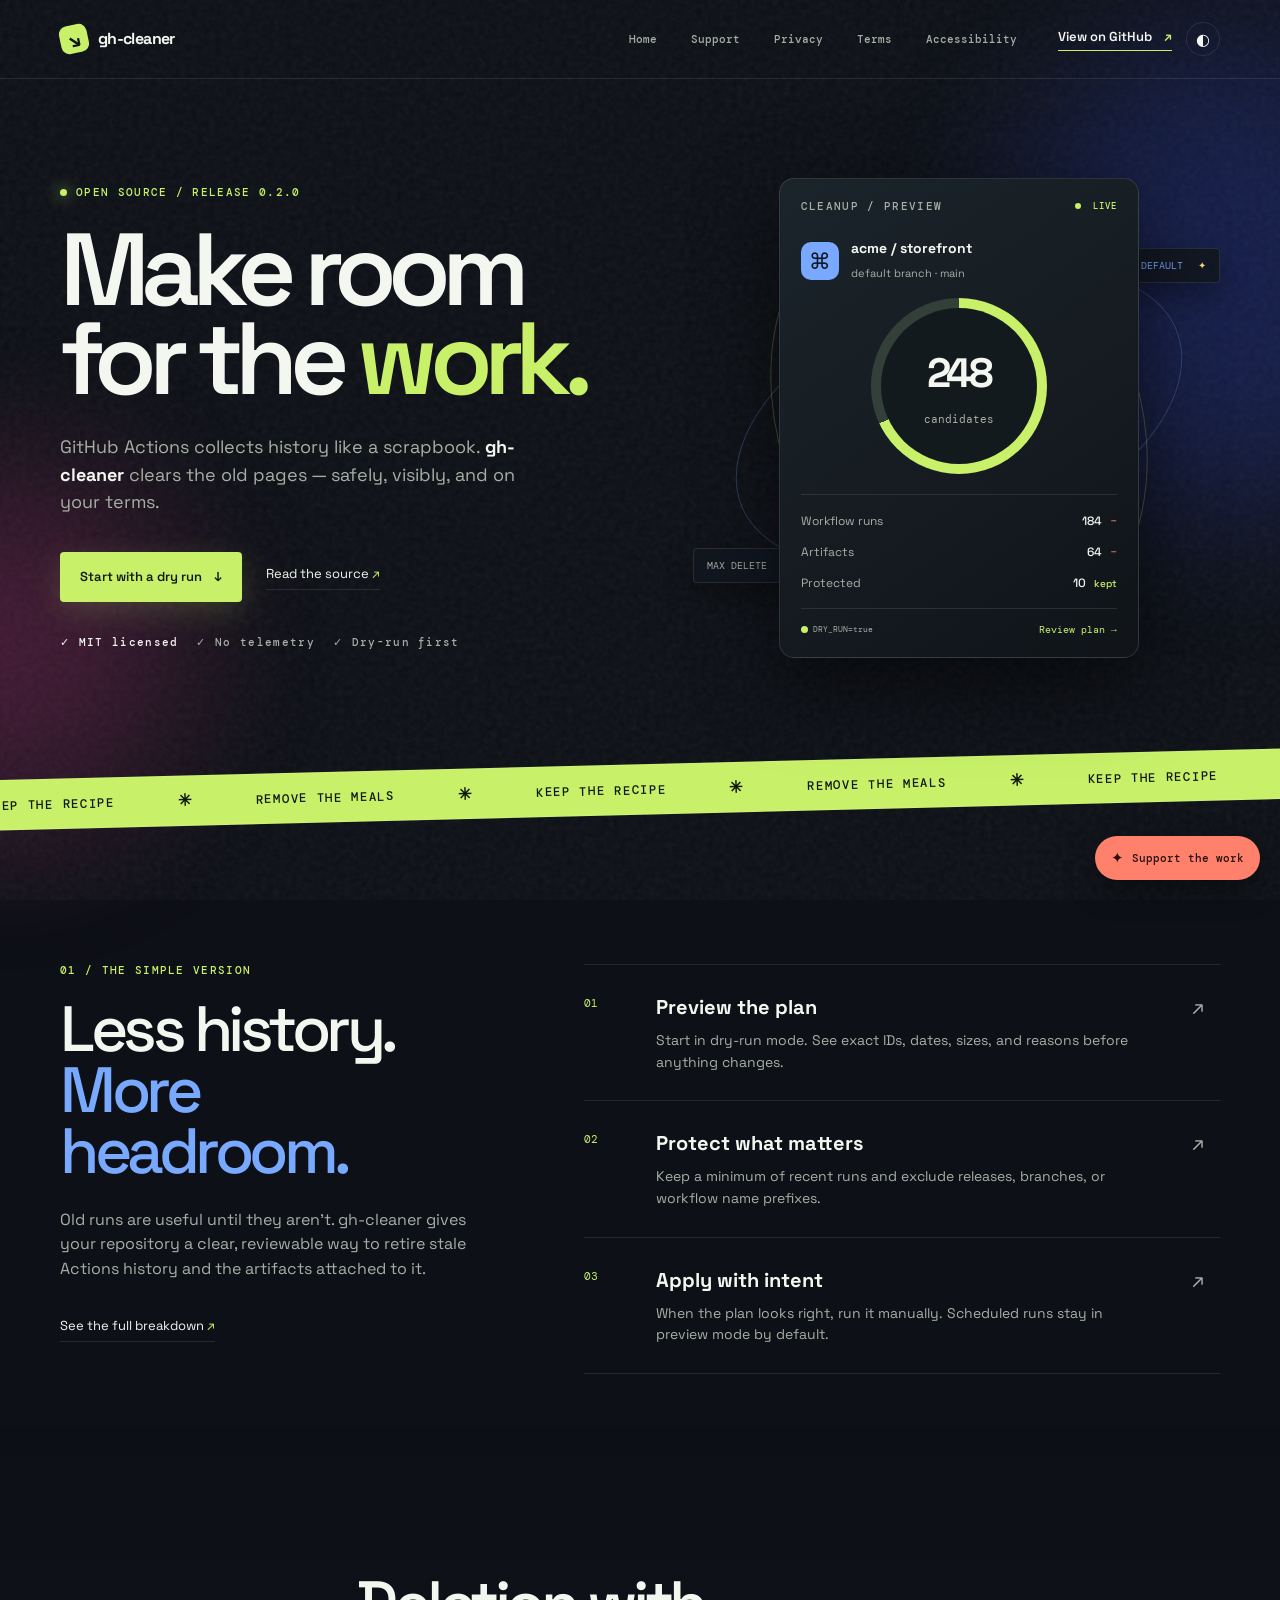
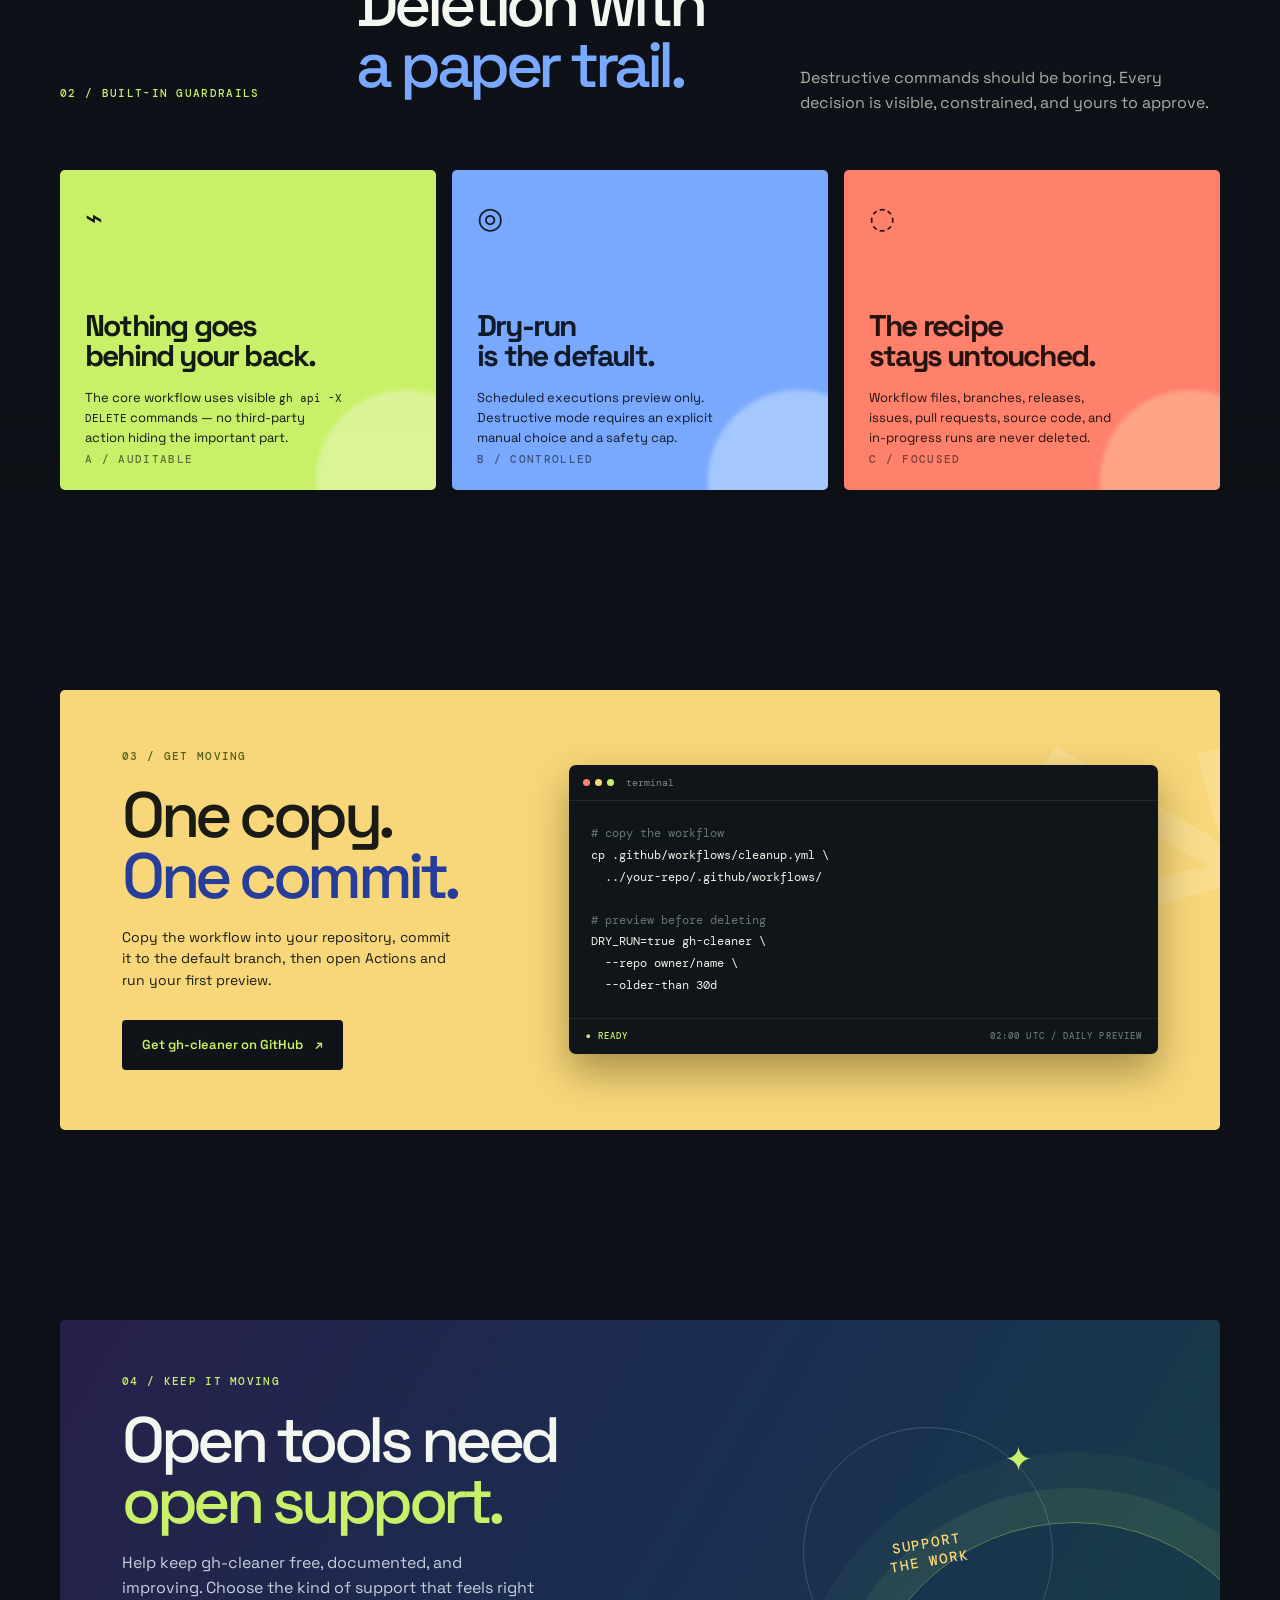
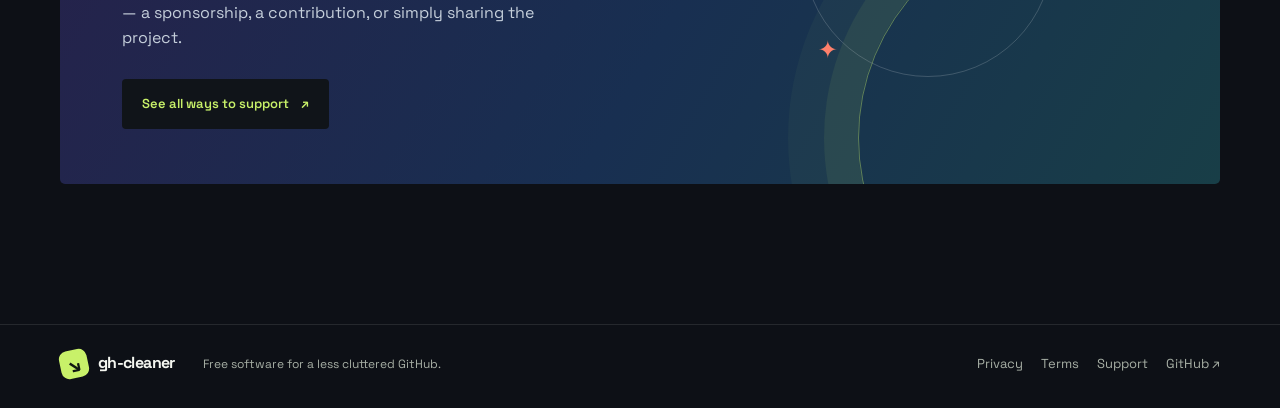
==== commit df9a9d88: "Add files via upload" ====
--- a/index.html
+++ b/index.html
@@ -6,10 +6,66 @@
   <meta name="theme-color" content="#0d1016">
   <meta name="description" content="gh-cleaner safely removes stale GitHub Actions runs and artifacts without touching your workflow files.">
   <title>gh-cleaner · Make room for the work</title>
-  <link rel="stylesheet" href="/styles.css">
+  <style id="embedded-design-system">
+:root{--ink:#f4f6f0;--muted:#a7afa5;--deep:#0d1016;--panel:#151a20;--panel-2:#1b2229;--line:#ffffff1a;--lime:#c8f169;--blue:#79a9ff;--coral:#ff806b;--yellow:#f8d77a;--mono:'DM Mono',monospace;--sans:'Space Grotesk',system-ui,sans-serif;--ease:cubic-bezier(.2,.8,.2,1)}
+[data-theme=light]{--ink:#101714;--muted:#58655d;--deep:#f2f4ed;--panel:#ffffffcc;--panel-2:#e7ece3;--line:#1017141f}
+*{box-sizing:border-box}html{scroll-behavior:smooth}body{margin:0;background:var(--deep);color:var(--ink);font:16px/1.55 var(--sans);overflow-x:hidden}body:before{content:'';position:fixed;inset:0;pointer-events:none;opacity:.12;z-index:-1;background-image:url("data:image/svg+xml,%3Csvg viewBox='0 0 180 180' xmlns='http://www.w3.org/2000/svg'%3E%3Cfilter id='n'%3E%3CfeTurbulence type='fractalNoise' baseFrequency='.85' numOctaves='3' stitchTiles='stitch'/%3E%3C/filter%3E%3Crect width='100%25' height='100%25' filter='url(%23n)' opacity='.5'/%3E%3C/svg%3E")}a{color:inherit}.container{width:min(1160px,calc(100% - 56px));margin:auto}.scroll-progress{position:fixed;inset:0 0 auto;height:4px;background:var(--lime);transform:scaleX(0);transform-origin:left;z-index:20}.ambient{position:fixed;z-index:-1;border-radius:50%;filter:blur(80px);opacity:.24;pointer-events:none}.ambient-one{width:480px;height:480px;background:#354ee8;top:4%;right:-200px;animation:float 15s ease-in-out infinite}.ambient-two{width:360px;height:360px;background:#e43c91;bottom:8%;left:-180px;animation:float 19s ease-in-out infinite reverse}.site-header{padding:22px 0;border-bottom:1px solid var(--line);position:relative;z-index:3}.nav-shell{display:flex;align-items:center;justify-content:space-between;gap:28px}.brand{align-items:center;display:inline-flex;gap:10px;font-weight:700;letter-spacing:-.04em;text-decoration:none}.brand-mark{display:grid;place-items:center;width:28px;height:28px;border-radius:8px;background:var(--lime);color:#101711;font-size:20px;font-weight:700;transform:rotate(-12deg);transition:transform .3s var(--ease)}.brand:hover .brand-mark{transform:rotate(12deg) scale(1.1)}nav{display:flex;gap:26px;margin-left:auto}nav a,.footer-links a{font-size:13px;color:var(--muted);text-decoration:none;transition:color .2s}nav a:hover,.footer-links a:hover{color:var(--ink)}.nav-actions{display:flex;align-items:center;gap:14px}.nav-github,.button{display:inline-flex;align-items:center;gap:12px;text-decoration:none;font-size:13px;font-weight:600}.nav-github{border-bottom:1px solid var(--lime);padding-bottom:3px}.nav-github span,.text-link span{color:var(--lime)}.theme-toggle{border:1px solid var(--line);background:transparent;color:var(--ink);width:34px;height:34px;border-radius:50%;cursor:pointer;font-size:16px}.hero{min-height:650px;display:grid;grid-template-columns:1fr .92fr;gap:70px;align-items:center;padding-top:84px;padding-bottom:92px}.eyebrow,.kicker,.mini-label,.feature-index,.live-pill,.trust-row,.terminal-foot{font:500 11px/1.2 var(--mono);letter-spacing:.12em}.eyebrow{color:var(--lime);display:flex;align-items:center;gap:9px}.status-dot{width:7px;height:7px;background:var(--lime);border-radius:50%;box-shadow:0 0 15px var(--lime);animation:blink 1.5s infinite}.hero h1{font-size:clamp(62px,8vw,112px);line-height:.87;letter-spacing:-.085em;margin:25px 0 30px;font-weight:600}.hero h1 em{font-style:normal;color:var(--lime)}.hero-lede{color:var(--muted);font-size:18px;max-width:490px}.hero-lede strong{color:var(--ink)}.hero-actions{display:flex;align-items:center;gap:24px;margin-top:36px}.button{padding:15px 20px;border-radius:4px;transition:transform .25s var(--ease),box-shadow .25s}.button:hover{transform:translateY(-3px)}.button-primary{background:var(--lime);color:#131a14;box-shadow:0 9px 30px #c8f1692b}.button-primary:hover{box-shadow:0 12px 38px #c8f16955}.button-dark{background:#101419;color:var(--lime)}.text-link{font-size:13px;text-decoration:none;border-bottom:1px solid var(--line);padding-bottom:5px}.trust-row{display:flex;gap:18px;color:var(--muted);margin-top:34px}.trust-row span:first-child{color:var(--ink)}.hero-visual{height:510px;position:relative;display:grid;place-items:center}.visual-orbit{position:absolute;border:1px solid #79a9ff46;border-radius:50%;transform:rotate(-22deg)}.orbit-a{width:470px;height:260px;animation:spin 18s linear infinite}.orbit-b{width:360px;height:470px;animation:spin 24s linear infinite reverse;border-color:#c8f16945}.cleanup-card{width:min(360px,100%);background:linear-gradient(145deg,#1b242b,#101419);border:1px solid #ffffff20;border-radius:15px;padding:21px;box-shadow:0 25px 80px #0008;position:relative;z-index:1;animation:cardFloat 6s ease-in-out infinite}.card-top,.repo-name,.metric-list div,.preview-bar{display:flex;align-items:center;justify-content:space-between}.mini-label{color:var(--muted)}.live-pill{color:var(--lime);font-size:9px}.live-pill i{display:inline-block;width:6px;height:6px;border-radius:50%;background:var(--lime);margin-right:5px}.repo-name{justify-content:flex-start;gap:12px;margin:25px 0 14px}.repo-icon{display:grid;place-items:center;width:38px;height:38px;background:var(--blue);color:#101722;border-radius:10px;font-size:22px}.repo-name strong{display:block;font-size:14px}.repo-name small{color:var(--muted);font-size:11px}.scan-ring{height:176px;width:176px;margin:10px auto 20px;border-radius:50%;display:grid;place-items:center;background:conic-gradient(var(--lime) 0 68%,#33403a 68% 100%);position:relative}.scan-ring:after{content:'';position:absolute;inset:10px;background:#131a1e;border-radius:50%}.ring-core{position:relative;z-index:1;text-align:center}.ring-core strong{display:block;font-size:41px;letter-spacing:-.08em}.ring-core span{font:11px var(--mono);color:var(--muted)}.metric-list{border-top:1px solid var(--line);padding-top:11px}.metric-list div{font-size:12px;padding:6px 0;color:var(--muted)}.metric-list strong{color:var(--ink);font-weight:500}.metric-list b{color:var(--coral);font-weight:400;margin-left:5px}.metric-list i{font-style:normal;color:var(--lime);font-size:10px;margin-left:5px}.preview-bar{border-top:1px solid var(--line);margin-top:10px;padding-top:14px;font:10px var(--mono);color:var(--muted)}.preview-bar span{width:7px;height:7px;background:var(--lime);border-radius:50%;margin-right:5px}.preview-bar small{margin-right:auto}.preview-bar strong{color:var(--lime);font-weight:400}.float-tag{position:absolute;background:#121820e8;border:1px solid var(--line);border-radius:4px;padding:10px 13px;font:10px var(--mono);box-shadow:0 12px 30px #0005}.tag-top{top:85px;right:0;color:var(--blue);animation:float 5s ease-in-out infinite}.tag-top span{color:var(--yellow);margin-left:9px}.tag-bottom{bottom:90px;left:-5px;color:var(--muted);animation:float 6s ease-in-out infinite reverse}.tag-bottom strong{color:var(--ink);margin-left:8px}.signal-strip{border-top:1px solid var(--line);border-bottom:1px solid var(--line);overflow:hidden;background:var(--lime);color:#111812;transform:rotate(-1.4deg) scale(1.03);margin:0 -10px}.signal-track{display:flex;align-items:center;justify-content:space-around;gap:35px;white-space:nowrap;padding:13px 0;font:500 12px var(--mono);letter-spacing:.12em;animation:marquee 20s linear infinite}.signal-track b{font-size:16px}.section{padding-top:150px;padding-bottom:50px}.split-section{display:grid;grid-template-columns:.8fr 1.2fr;gap:100px}.kicker{color:var(--lime);margin:0 0 22px}.section h2{font-size:clamp(44px,5vw,70px);line-height:.95;letter-spacing:-.07em;margin:0 0 26px;font-weight:500}.section h2 span{color:var(--blue)}.section-intro>p:not(.kicker),.section-heading>p:not(.kicker){color:var(--muted);max-width:420px}.section-intro .text-link{display:inline-block;margin-top:18px}.steps{border-top:1px solid var(--line)}.step{display:grid;grid-template-columns:52px 1fr 28px;gap:20px;border-bottom:1px solid var(--line);padding:27px 0;transition:padding .3s var(--ease),background .3s}.step:hover{padding-left:15px;background:linear-gradient(90deg,#c8f16910,transparent)}.step-number{font:11px var(--mono);color:var(--lime);padding-top:4px}.step h3{font-size:20px;margin:0 0 7px}.step p{color:var(--muted);font-size:14px;margin:0;max-width:490px}.step-arrow{font-size:20px;color:var(--muted);transition:transform .3s,color .3s}.step:hover .step-arrow{transform:translate(4px,-4px);color:var(--lime)}.safeguards-section{background:linear-gradient(180deg,transparent,#151a201f 20%,#151a201f 80%,transparent)}.section-heading{display:flex;align-items:flex-end;justify-content:space-between;gap:40px;margin-bottom:48px}.section-heading>p:last-child{margin:0 0 6px}.feature-grid{display:grid;grid-template-columns:repeat(3,1fr);gap:16px}.feature{min-height:320px;padding:25px;position:relative;border-radius:5px;overflow:hidden;transition:transform .35s var(--ease)}.feature:hover{transform:translateY(-8px)}.feature:after{content:'';position:absolute;width:180px;height:180px;border-radius:50%;right:-60px;bottom:-80px;filter:blur(2px);opacity:.42}.feature-lime{background:var(--lime);color:#121a13}.feature-lime:after{background:#f4f7d5}.feature-blue{background:var(--blue);color:#111a28}.feature-blue:after{background:#e1f1ff}.feature-coral{background:var(--coral);color:#25130f}.feature-coral:after{background:#ffd3a9}.feature-icon{font-size:30px}.feature h3{font-size:30px;line-height:.98;letter-spacing:-.06em;margin:70px 0 18px}.feature p{font-size:13px;max-width:260px;margin:0}.feature code{font:11px var(--mono)}.feature-index{position:absolute;bottom:24px;left:25px;opacity:.6}.install-section{padding-bottom:140px}.install-panel{display:grid;grid-template-columns:.8fr 1.2fr;gap:55px;align-items:center;background:var(--yellow);color:#1a1b14;padding:60px 62px;border-radius:5px;overflow:hidden;position:relative}.install-panel:before{content:'↘';position:absolute;right:-35px;top:-90px;font-size:360px;line-height:1;color:#ffffff25;transform:rotate(-15deg)}.install-panel .kicker{color:#56601b}.install-panel h2{margin-bottom:20px}.install-panel h2 em{color:#273d9a;font-style:normal}.install-panel p:not(.kicker){max-width:330px;font-size:14px;margin-bottom:28px}.terminal{background:#101519;color:#eef1e7;border-radius:7px;box-shadow:0 18px 40px #4b3d1175;position:relative;z-index:1}.terminal-bar{height:36px;border-bottom:1px solid #ffffff16;display:flex;align-items:center;gap:5px;padding:0 14px}.terminal-bar>span{width:7px;height:7px;border-radius:50%;background:#ff806b}.terminal-bar>span:nth-child(2){background:#f8d77a}.terminal-bar>span:nth-child(3){background:#c8f169}.terminal-bar small{font:10px var(--mono);color:#7f8b83;margin-left:7px}.terminal pre{padding:22px;margin:0;overflow:auto;font:12px/1.8 var(--mono)}.terminal code{font:inherit}.terminal code i{color:#66766d;font-style:normal}.terminal-foot{display:flex;justify-content:space-between;border-top:1px solid #ffffff16;padding:12px 16px;color:#66766d;font-size:9px}.terminal-foot span:first-child{color:var(--lime)}.site-footer{border-top:1px solid var(--line);padding:25px 0 30px}.footer-inner{display:flex;align-items:center;gap:28px}.footer-inner p{color:var(--muted);font-size:12px;margin:0}.footer-links{display:flex;gap:18px;margin-left:auto}.is-visible{opacity:1!important;transform:none!important}[data-reveal]{opacity:0;transform:translateY(22px);transition:opacity .75s var(--ease),transform .75s var(--ease)}@keyframes blink{50%{opacity:.25}}@keyframes float{0%,100%{transform:translateY(0)}50%{transform:translateY(-15px)}}@keyframes cardFloat{0%,100%{transform:translateY(0) rotate(1deg)}50%{transform:translateY(-10px) rotate(-1deg)}}@keyframes spin{to{transform:rotate(338deg)}}@keyframes marquee{to{transform:translateX(-35%)}}@media(max-width:850px){.nav-shell{flex-wrap:wrap}.nav-shell nav{order:3;width:100%;justify-content:space-between}.hero{grid-template-columns:1fr;gap:30px;padding-top:65px}.hero-visual{height:450px}.split-section,.install-panel{grid-template-columns:1fr;gap:45px}.section-heading{display:block}.section-heading>p:last-child{margin-top:20px}.feature-grid{grid-template-columns:1fr}.feature{min-height:250px}.feature h3{margin-top:45px}.install-panel{padding:40px 28px}.footer-inner{flex-wrap:wrap}.footer-links{margin-left:0;width:100%}}@media(max-width:560px){.container{width:min(100% - 36px,1160px)}.site-header{padding:16px 0}.nav-actions .nav-github{display:none}.hero h1{font-size:62px}.hero-actions{align-items:flex-start;flex-direction:column;gap:18px}.trust-row{flex-wrap:wrap;line-height:1.5}.hero-visual{height:400px}.visual-orbit{transform:rotate(-22deg) scale(.75)}.float-tag{font-size:8px}.tag-top{right:-8px}.tag-bottom{left:-8px;bottom:50px}.section{padding-top:100px}.step{grid-template-columns:38px 1fr 20px;gap:10px}.step h3{font-size:18px}.install-section{padding-bottom:90px}.terminal pre{font-size:10px}.footer-inner{align-items:flex-start;flex-direction:column;gap:15px}}@media(prefers-reduced-motion:reduce){*,*::before,*::after{animation-duration:.001ms!important;animation-iteration-count:1!important;scroll-behavior:auto!important;transition-duration:.001ms!important}[data-reveal]{opacity:1;transform:none}}
+
+.page-state{min-height:82vh;display:flex;flex-direction:column;justify-content:center;align-items:flex-start;padding:80px 0}.page-state h1{font-size:clamp(58px,8vw,110px);line-height:.88;letter-spacing:-.08em;margin:25px 0;color:var(--ink)}.page-state h1 em{font-style:normal;color:var(--lime)}.page-state p{max-width:540px;color:var(--muted);font-size:18px;margin:0 0 30px}
+
+/* Support and secondary page themes */
+.support-tab{position:fixed;right:20px;bottom:20px;z-index:15;display:inline-flex;align-items:center;gap:8px;padding:12px 16px;border-radius:999px;background:var(--coral);color:#24110e;text-decoration:none;font:500 11px var(--mono);box-shadow:0 10px 30px #0006;animation:supportBob 4s ease-in-out infinite}.support-tab span{font-size:15px}.support-tab:hover{transform:translateY(-4px)}.support-tab-active{background:var(--lime)}.support-section{padding-top:50px;padding-bottom:140px}.support-panel{display:grid;grid-template-columns:1fr .8fr;align-items:center;min-height:400px;padding:55px 62px;border-radius:5px;background:linear-gradient(120deg,#27204a,#182f51 55%,#183e47);overflow:hidden;position:relative}.support-panel:before{content:'';position:absolute;inset:auto -70px -170px auto;width:430px;height:430px;border-radius:50%;border:1px solid #c8f16966;box-shadow:0 0 0 34px #c8f16912,0 0 0 70px #c8f16909;animation:spin 22s linear infinite}.support-copy{position:relative;z-index:1}.support-copy h2{margin-bottom:20px}.support-copy h2 em{font-style:normal;color:var(--lime)}.support-copy>p:not(.kicker){color:#c5cfdb;max-width:420px;margin-bottom:28px}.support-orbit{height:250px;width:250px;border:1px solid #ffffff2c;border-radius:50%;display:grid;place-items:center;position:relative;justify-self:center;animation:orbitPulse 5s ease-in-out infinite}.support-word{font:500 14px/1.3 var(--mono);letter-spacing:.14em;text-align:center;color:var(--yellow);transform:rotate(-10deg)}.support-star{position:absolute;top:6px;right:19px;font-size:34px;color:var(--lime);animation:spin 8s linear infinite}.support-star-two{top:auto;right:auto;bottom:8px;left:14px;color:var(--coral);font-size:24px}.support-hero{padding-top:90px;padding-bottom:70px;min-height:570px}.support-hero h1{font-size:clamp(67px,10vw,135px);line-height:.84;letter-spacing:-.09em;margin:26px 0 30px}.support-hero h1 em{color:#ff73bb;font-style:normal}.button-pink{background:#ff73bb;color:#241020;box-shadow:0 10px 35px #ff73bb40}.support-page-body{background:#141024}.support-page-body .site-header{border-color:#ffffff1c}.support-glow{position:fixed;border-radius:50%;filter:blur(90px);opacity:.3;z-index:-1;pointer-events:none}.glow-pink{width:500px;height:500px;top:-200px;right:-160px;background:#eb3d9d;animation:float 15s ease-in-out infinite}.glow-blue{width:400px;height:400px;bottom:-180px;left:-140px;background:#3d73ec;animation:float 18s ease-in-out infinite reverse}.support-grid{position:fixed;inset:0;z-index:-2;opacity:.14;background-image:linear-gradient(#b784db 1px,transparent 1px),linear-gradient(90deg,#b784db 1px,transparent 1px);background-size:70px 70px;mask-image:linear-gradient(to bottom,#000,transparent 75%)}.support-heading{margin-bottom:45px}.support-heading h2 span{color:#ff73bb}.support-options{display:grid;grid-template-columns:repeat(3,1fr);gap:16px}.support-option{min-height:480px;padding:26px;border-radius:6px;position:relative;overflow:hidden;transition:transform .35s var(--ease),box-shadow .35s}.support-option:hover{transform:translateY(-10px) rotate(-.5deg);box-shadow:0 25px 50px #0006}.support-option:after{content:'';position:absolute;width:220px;height:220px;border:1px solid #ffffff55;border-radius:50%;right:-100px;bottom:-100px;box-shadow:0 0 0 25px #ffffff13,0 0 0 50px #ffffff0a}.option-purple{background:#874fe8;color:#faf8ff}.option-yellow{background:var(--yellow);color:#211d0e}.option-blue{background:#4f91ef;color:#0f1929}.option-symbol{font-size:27px}.option-label{font:500 10px var(--mono);letter-spacing:.12em;margin:30px 0 16px;opacity:.7}.support-option h3{font-size:38px;line-height:.9;letter-spacing:-.07em;margin:0 0 20px}.support-option>p:not(.option-label){font-size:13px;max-width:270px}.option-link{position:absolute;bottom:26px;left:26px;font:500 12px var(--mono);text-decoration:none;border-bottom:1px solid currentColor;padding-bottom:4px}.payment-stack{display:flex;flex-direction:column;align-items:flex-start;gap:10px;margin-top:22px;position:relative;z-index:1}.payment-stack img{max-width:190px;height:auto}.payment-stack stripe-buy-button{max-width:100%}.image-link{display:inline-flex}.community-actions{display:flex;flex-direction:column;align-items:flex-start;gap:12px;margin-top:28px;position:relative;z-index:1}.sponsor-chip{display:inline-flex;padding:12px 14px;border:1px solid #ffffff69;border-radius:999px;text-decoration:none;font:500 11px var(--mono);background:#ffffff18}.subscribe-section{padding-top:110px;padding-bottom:140px}.subscribe-card{max-width:650px;margin:auto;background:#f6f1e8;color:#171915;padding:38px;border-radius:8px;box-shadow:0 24px 70px #0006;position:relative;overflow:hidden}.subscribe-card:after{content:'✦';position:absolute;right:24px;top:-32px;font-size:180px;color:#ff671922;line-height:1}.subscribe-card .pub-header{display:flex;align-items:center;gap:10px;margin-bottom:32px;position:relative;z-index:1}.pub-logo{width:38px;height:38px;border-radius:6px;background:#ff6719;color:#fff;display:grid;place-items:center;font-weight:700}.pub-name{font-weight:700}.pub-url,.fine{font-size:12px;color:#7a7a72}.subscribe-card .kicker{color:#ff6719}.subscribe-card h2{font-size:44px;line-height:.92;letter-spacing:-.07em;margin:0 0 15px;position:relative;z-index:1}.subscribe-card h2 em{font-style:normal;color:#ff6719}.subscribe-card .tagline{color:#686960;max-width:430px}.subscribe-row{display:flex;gap:9px;margin-top:24px;position:relative;z-index:1}.subscribe-row input{flex:1;min-width:0;padding:14px;border:1px solid #c9c6bd;border-radius:4px;background:#fff;font:14px var(--sans)}.subscribe-row button{padding:14px 20px;background:#ff6719;border:0;border-radius:4px;color:white;font:600 13px var(--sans);cursor:pointer}.subscribe-row button:disabled{opacity:.6}.msg{font-size:13px;margin:8px 0 0}.msg.error{color:#c0392b}.msg.success{color:#1a8917;font-weight:500}.fine{margin-top:16px}.fine a{color:inherit}.page-actions{display:flex;align-items:center;gap:22px}.page-404{background:#100c16}.page-404 .page-state h1 em{color:var(--coral)}.page-404 .button-primary{background:var(--coral)}.page-accessibility{background:#071323}.page-accessibility .page-state h1 em{color:var(--blue)}.page-accessibility .button-primary{background:var(--blue)}.accessibility-rings{position:fixed;width:650px;height:650px;border:1px solid #79a9ff30;border-radius:50%;right:-250px;top:12%;box-shadow:0 0 0 50px #79a9ff08,0 0 0 130px #79a9ff05;animation:spin 25s linear infinite;pointer-events:none}.page-privacy{background:#081510}.page-privacy .page-state h1 em{color:var(--lime)}.page-privacy .button-primary{background:var(--lime)}.privacy-pulse{position:fixed;width:480px;height:480px;border-radius:50%;background:#c8f16912;left:-180px;bottom:-160px;box-shadow:0 0 0 55px #c8f16908,0 0 0 110px #c8f16905;animation:orbitPulse 6s ease-in-out infinite;pointer-events:none}.page-terms{background:#17130a}.page-terms .page-state h1 em{color:var(--yellow)}.page-terms .button-primary{background:var(--yellow)}.terms-sparkles{position:fixed;right:8%;top:22%;color:var(--yellow);font-size:28px;letter-spacing:20px;animation:sparkle 4s ease-in-out infinite;pointer-events:none}.page-state .text-link{color:var(--muted)}.page-state .text-link span{color:var(--lime)}@keyframes supportBob{0%,100%{transform:translateY(0) rotate(0)}50%{transform:translateY(-5px) rotate(-1deg)}}@keyframes orbitPulse{0%,100%{transform:scale(1);opacity:.8}50%{transform:scale(1.08);opacity:1}}@keyframes sparkle{0%,100%{opacity:.4;transform:translateY(0) rotate(0)}50%{opacity:1;transform:translateY(-14px) rotate(10deg)}}
+@media(max-width:850px){.support-panel{grid-template-columns:1fr;gap:30px;padding:42px 30px}.support-orbit{justify-self:start;width:200px;height:200px}.support-options{grid-template-columns:1fr}.support-option{min-height:380px}.support-hero{padding-top:65px}.page-actions{align-items:flex-start;flex-direction:column;gap:17px}}@media(max-width:560px){.support-tab{right:12px;bottom:12px;font-size:9px;padding:10px 12px}.support-hero h1{font-size:68px}.subscribe-card{padding:26px 20px}.subscribe-row{flex-direction:column}.subscribe-row button{width:100%}.terms-sparkles{right:3%;font-size:16px;letter-spacing:5px}}
+
+
+.page-tab-header{position:relative;z-index:4;border-bottom:1px solid var(--line);padding:18px 0;background:#0d1016aa;backdrop-filter:blur(14px)}.page-tab-shell{display:flex;align-items:center;justify-content:space-between;gap:24px}.page-tabs{display:flex;align-items:center;gap:8px;margin-left:auto}.page-tabs a{padding:8px 12px;border:1px solid transparent;border-radius:999px;color:var(--muted);font:500 11px var(--mono);text-decoration:none;transition:color .2s,background .2s,border-color .2s,transform .2s}.page-tabs a:hover,.page-tabs a:focus-visible{color:var(--ink);background:#ffffff12;border-color:var(--line);transform:translateY(-2px)}.page-404 @media(max-width:850px){.page-tab-shell{align-items:flex-start;flex-direction:column;gap:12px}.page-tabs{flex-wrap:wrap;margin-left:0}.page-tabs a{padding:7px 10px}}
+</style>
   <link rel="preconnect" href="https://fonts.googleapis.com">
   <link href="https://fonts.googleapis.com/css2?family=DM+Mono:wght@400;500&family=Space+Grotesk:wght@400;500;600;700&display=swap" rel="stylesheet">
-  <script defer src="/effects.js"></script>
+  <script id="embedded-motion">
+document.addEventListener('DOMContentLoaded', () => {
+  const root = document.documentElement;
+  const reduced = matchMedia('(prefers-reduced-motion: reduce)').matches;
+  const progress = document.querySelector('.scroll-progress');
+  const updateProgress = () => {
+    if (!progress) return;
+    const max = Math.max(1, document.documentElement.scrollHeight - innerHeight);
+    progress.style.transform = `scaleX(${Math.min(1, scrollY / max)})`;
+  };
+  addEventListener('scroll', updateProgress, { passive: true });
+  updateProgress();
+
+  const saved = localStorage.getItem('gh-cleaner-theme');
+  if (saved) root.dataset.theme = saved;
+  document.querySelector('[data-theme-toggle]')?.addEventListener('click', () => {
+    const next = root.dataset.theme === 'light' ? 'dark' : 'light';
+    root.dataset.theme = next;
+    localStorage.setItem('gh-cleaner-theme', next);
+  });
+
+  if (!reduced && 'IntersectionObserver' in window) {
+    const observer = new IntersectionObserver((entries) => {
+      entries.forEach((entry) => {
+        if (entry.isIntersecting) {
+          entry.target.classList.add('is-visible');
+          observer.unobserve(entry.target);
+        }
+      });
+    }, { threshold: 0.12 });
+    document.querySelectorAll('[data-reveal]').forEach((element) => observer.observe(element));
+  } else {
+    document.querySelectorAll('[data-reveal]').forEach((element) => element.classList.add('is-visible'));
+  }
+
+  document.querySelectorAll('a[href^="#"]').forEach((link) => link.addEventListener('click', (event) => {
+    const target = document.querySelector(link.getAttribute('href'));
+    if (!target) return;
+    event.preventDefault();
+    target.scrollIntoView({ behavior: reduced ? 'auto' : 'smooth' });
+  }));
+});
+
+</script>
 </head>
 <body>
   <div class="scroll-progress" aria-hidden="true"></div>
@@ -18,13 +74,8 @@
 
   <header class="site-header">
     <div class="container nav-shell">
-      <a class="brand" href="/" aria-label="gh-cleaner home"><span class="brand-mark">↘</span><span>gh-cleaner</span></a>
-      <nav aria-label="Primary navigation">
-        <a href="#how-it-works">How it works</a>
-        <a href="#safeguards">Safeguards</a>
-        <a href="#install">Install</a>
-        <a href="#support">Support</a>
-      </nav>
+      <a class="brand" href="index.html" aria-label="gh-cleaner home"><span class="brand-mark">↘</span><span>gh-cleaner</span></a>
+      <nav class="page-tabs" aria-label="Page navigation"><a href="index.html">Home</a><a href="support.html">Support</a><a href="privacy.html">Privacy</a><a href="terms.html">Terms</a><a href="accessibility.html">Accessibility</a></nav>
       <div class="nav-actions"><a class="nav-github" href="https://github.com/FED-OS/gh-cleaner">View on GitHub <span>↗</span></a><button class="theme-toggle" data-theme-toggle type="button" aria-label="Toggle color theme">◐</button></div>
     </div>
   </header>
@@ -54,7 +105,7 @@
     <section class="signal-strip" aria-label="Product highlights"><div class="signal-track"><span>KEEP THE RECIPE</span><b>✳</b><span>REMOVE THE MEALS</span><b>✳</b><span>KEEP THE RECIPE</span><b>✳</b><span>REMOVE THE MEALS</span><b>✳</b><span>KEEP THE RECIPE</span><b>✳</b></div></section>
 
     <section id="how-it-works" class="section container split-section">
-      <div class="section-intro" data-reveal><p class="kicker">01 / THE SIMPLE VERSION</p><h2>Less history.<br><span>More headroom.</span></h2><p>Old runs are useful until they aren’t. gh-cleaner gives your repository a clear, reviewable way to retire stale Actions history and the artifacts attached to it.</p><a class="text-link" href="/docs/how-it-works.md">See the full breakdown <span>↗</span></a></div>
+      <div class="section-intro" data-reveal><p class="kicker">01 / THE SIMPLE VERSION</p><h2>Less history.<br><span>More headroom.</span></h2><p>Old runs are useful until they aren’t. gh-cleaner gives your repository a clear, reviewable way to retire stale Actions history and the artifacts attached to it.</p><a class="text-link" href="docs/how-it-works.md">See the full breakdown <span>↗</span></a></div>
       <div class="steps" data-reveal><article class="step"><span class="step-number">01</span><div><h3>Preview the plan</h3><p>Start in dry-run mode. See exact IDs, dates, sizes, and reasons before anything changes.</p></div><span class="step-arrow">↗</span></article><article class="step"><span class="step-number">02</span><div><h3>Protect what matters</h3><p>Keep a minimum of recent runs and exclude releases, branches, or workflow name prefixes.</p></div><span class="step-arrow">↗</span></article><article class="step"><span class="step-number">03</span><div><h3>Apply with intent</h3><p>When the plan looks right, run it manually. Scheduled runs stay in preview mode by default.</p></div><span class="step-arrow">↗</span></article></div>
     </section>
 
@@ -68,11 +119,10 @@
 DRY_RUN=true gh-cleaner \
   --repo owner/name \
   --older-than 30d</code></pre><div class="terminal-foot"><span>● READY</span><span>02:00 UTC / DAILY PREVIEW</span></div></div></div></section>
-    <section id="support" class="section support-section container"><div class="support-panel" data-reveal><div class="support-copy"><p class="kicker">04 / KEEP IT MOVING</p><h2>Open tools need<br><em>open support.</em></h2><p>Help keep gh-cleaner free, documented, and improving. Choose the kind of support that feels right — a sponsorship, a contribution, or simply sharing the project.</p><a class="button button-dark" href="/support.html">See all ways to support <span>↗</span></a></div><div class="support-orbit"><span class="support-star">✦</span><span class="support-word">SUPPORT<br>THE WORK</span><span class="support-star support-star-two">✦</span></div></div></section>
+    <section id="support" class="section support-section container"><div class="support-panel" data-reveal><div class="support-copy"><p class="kicker">04 / KEEP IT MOVING</p><h2>Open tools need<br><em>open support.</em></h2><p>Help keep gh-cleaner free, documented, and improving. Choose the kind of support that feels right — a sponsorship, a contribution, or simply sharing the project.</p><a class="button button-dark" href="support.html">See all ways to support <span>↗</span></a></div><div class="support-orbit"><span class="support-star">✦</span><span class="support-word">SUPPORT<br>THE WORK</span><span class="support-star support-star-two">✦</span></div></div></section>
   </main>
 
-  <a class="support-tab" href="/support.html"><span>✦</span> Support the work</a>
-  <footer class="site-footer"><div class="container footer-inner"><div class="brand"><span class="brand-mark">↘</span><span>gh-cleaner</span></div><p>Free software for a less cluttered GitHub.</p><div class="footer-links"><a href="/privacy.html">Privacy</a><a href="/terms.html">Terms</a><a href="/support.html">Support</a><a href="https://github.com/FED-OS/gh-cleaner">GitHub ↗</a></div></div></footer>
-  <script src="/assets/js/app.js"></script>
+  <a class="support-tab" href="support.html"><span>✦</span> Support the work</a>
+  <footer class="site-footer"><div class="container footer-inner"><div class="brand"><span class="brand-mark">↘</span><span>gh-cleaner</span></div><p>Free software for a less cluttered GitHub.</p><div class="footer-links"><a href="privacy.html">Privacy</a><a href="terms.html">Terms</a><a href="support.html">Support</a><a href="https://github.com/FED-OS/gh-cleaner">GitHub ↗</a></div></div></footer>
 </body>
 </html>
